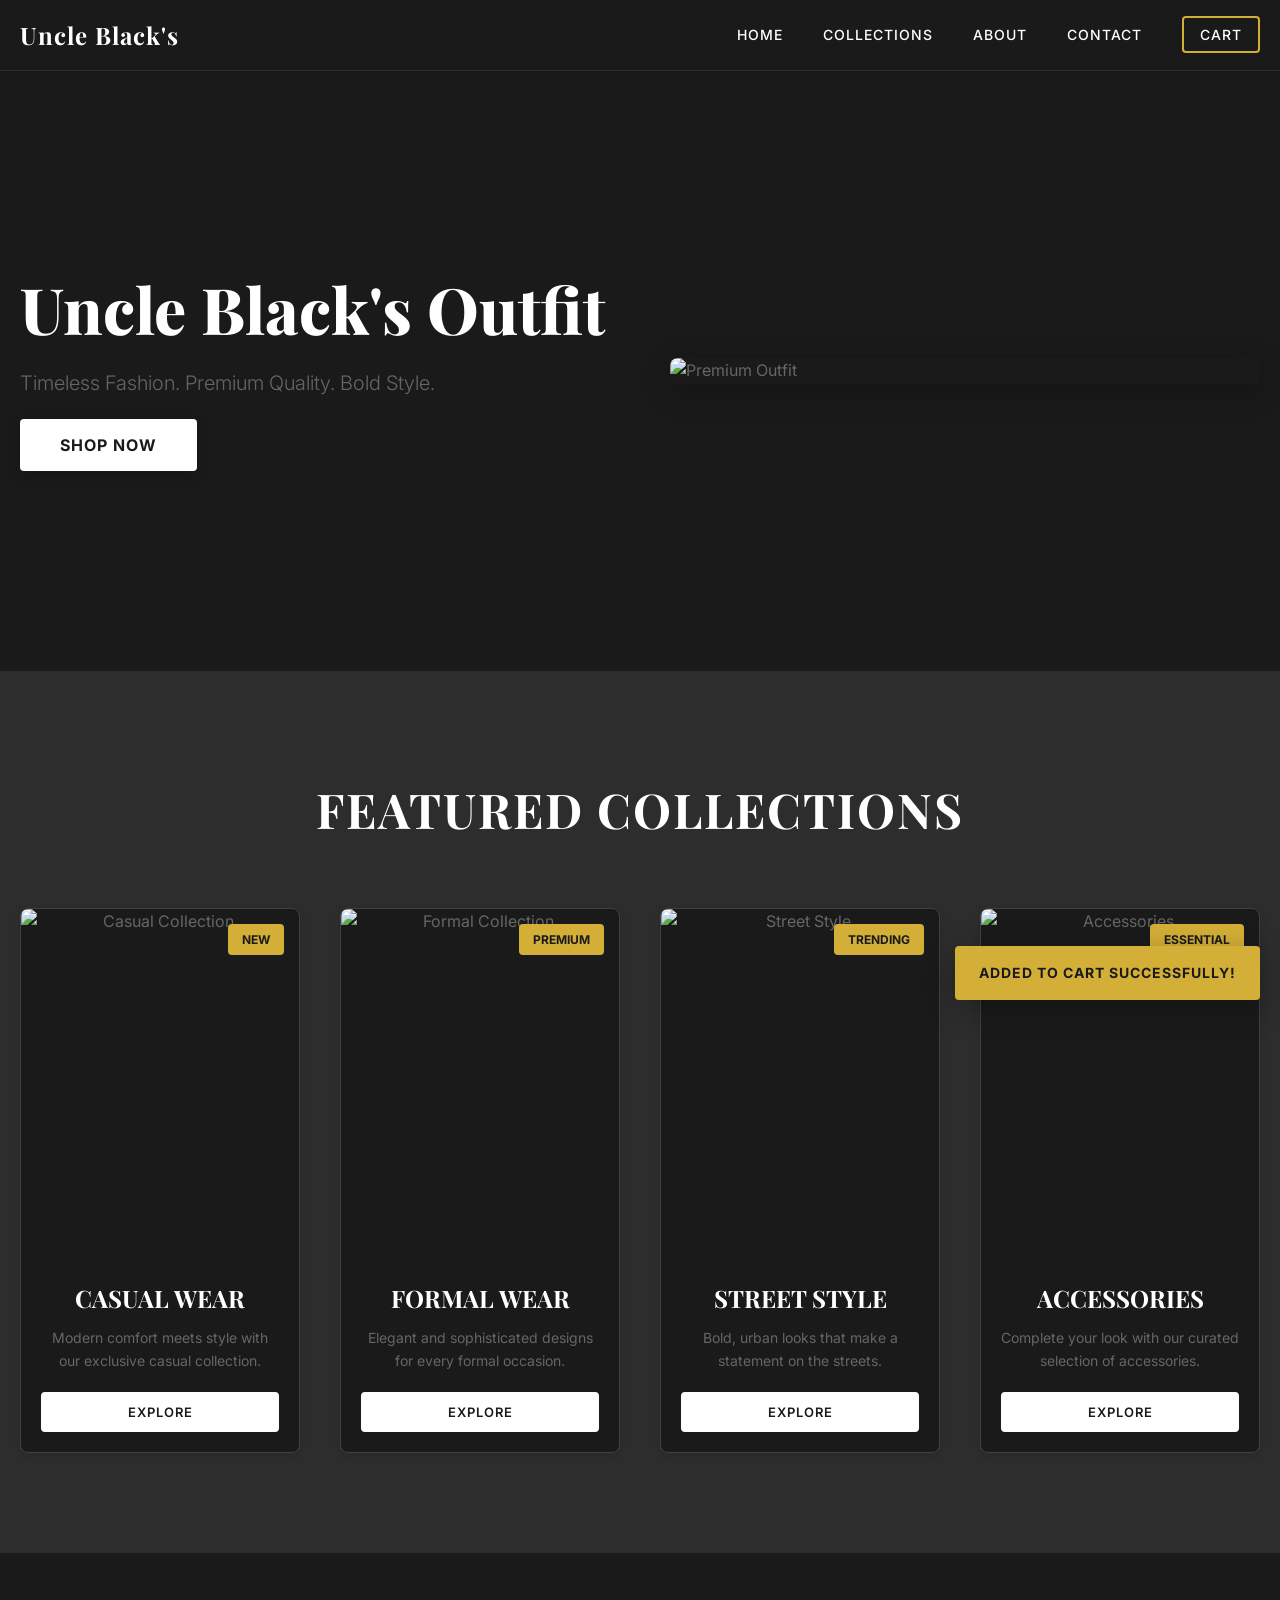
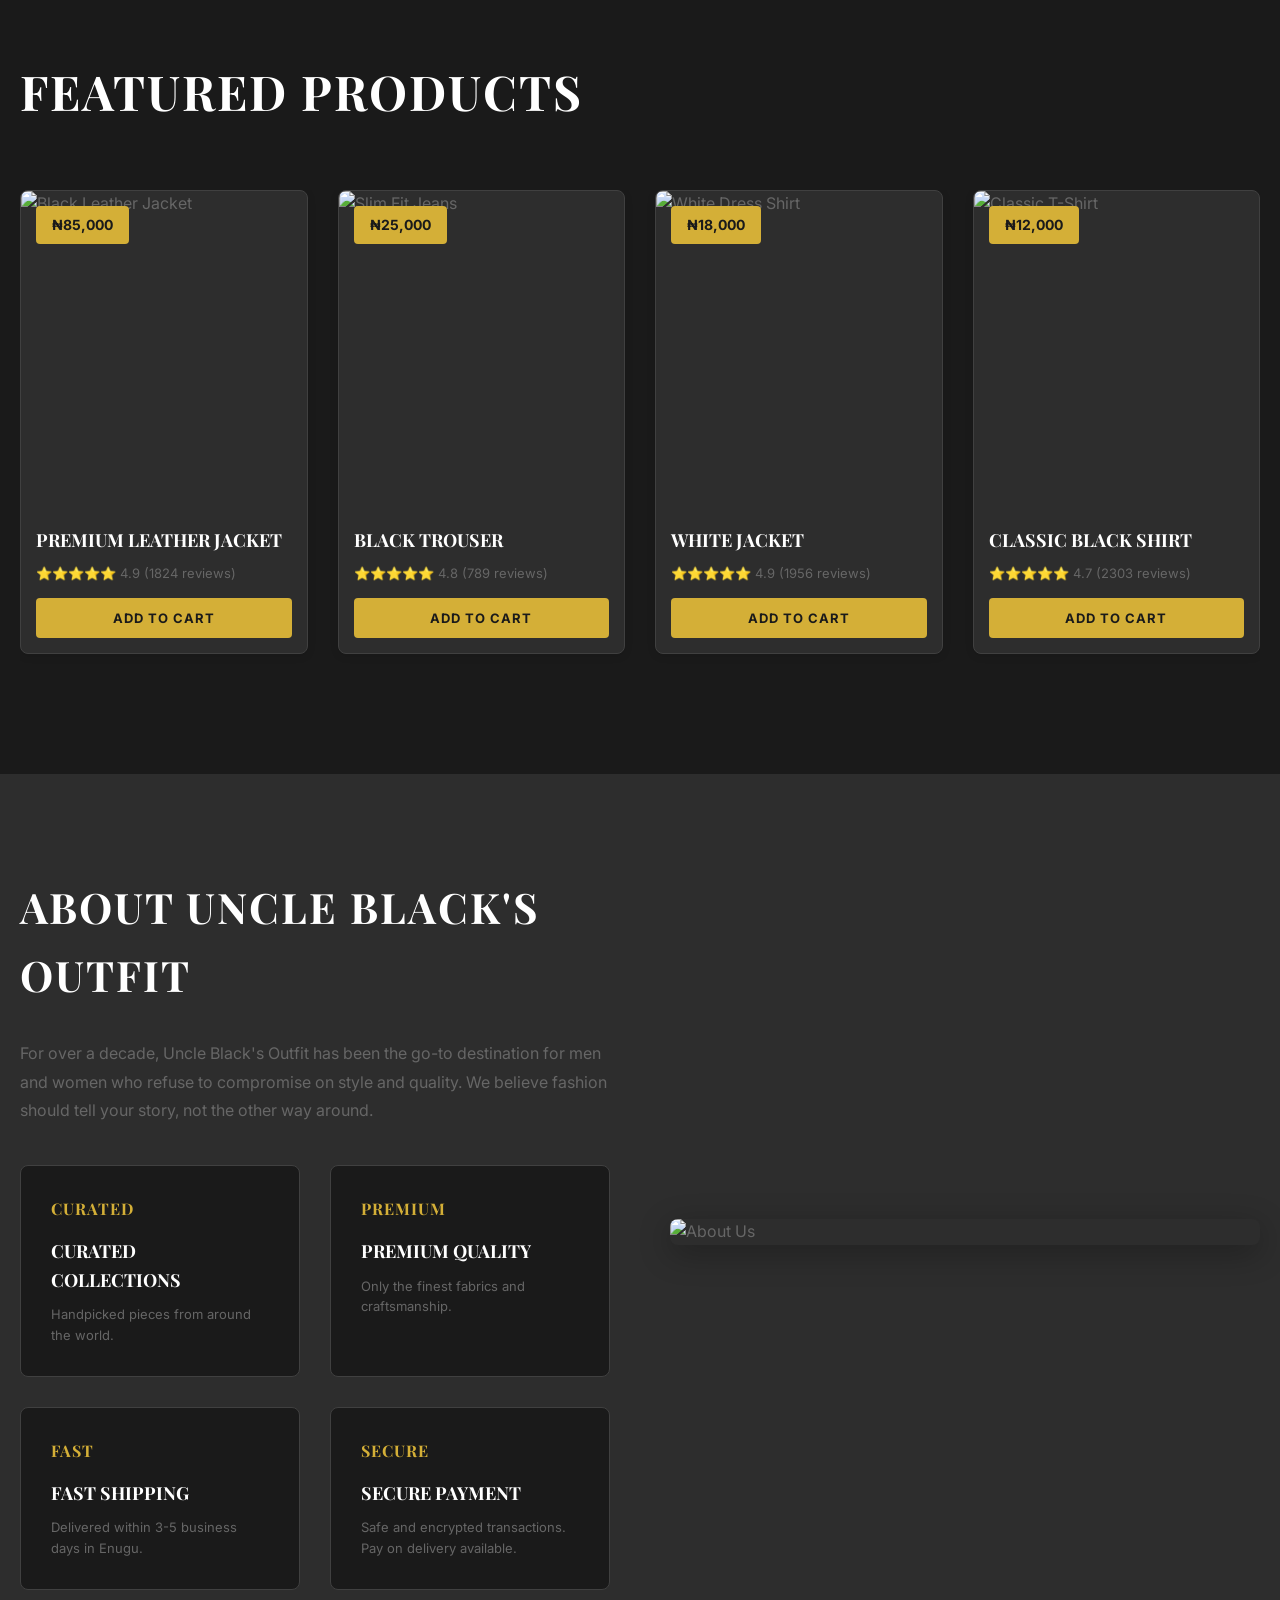
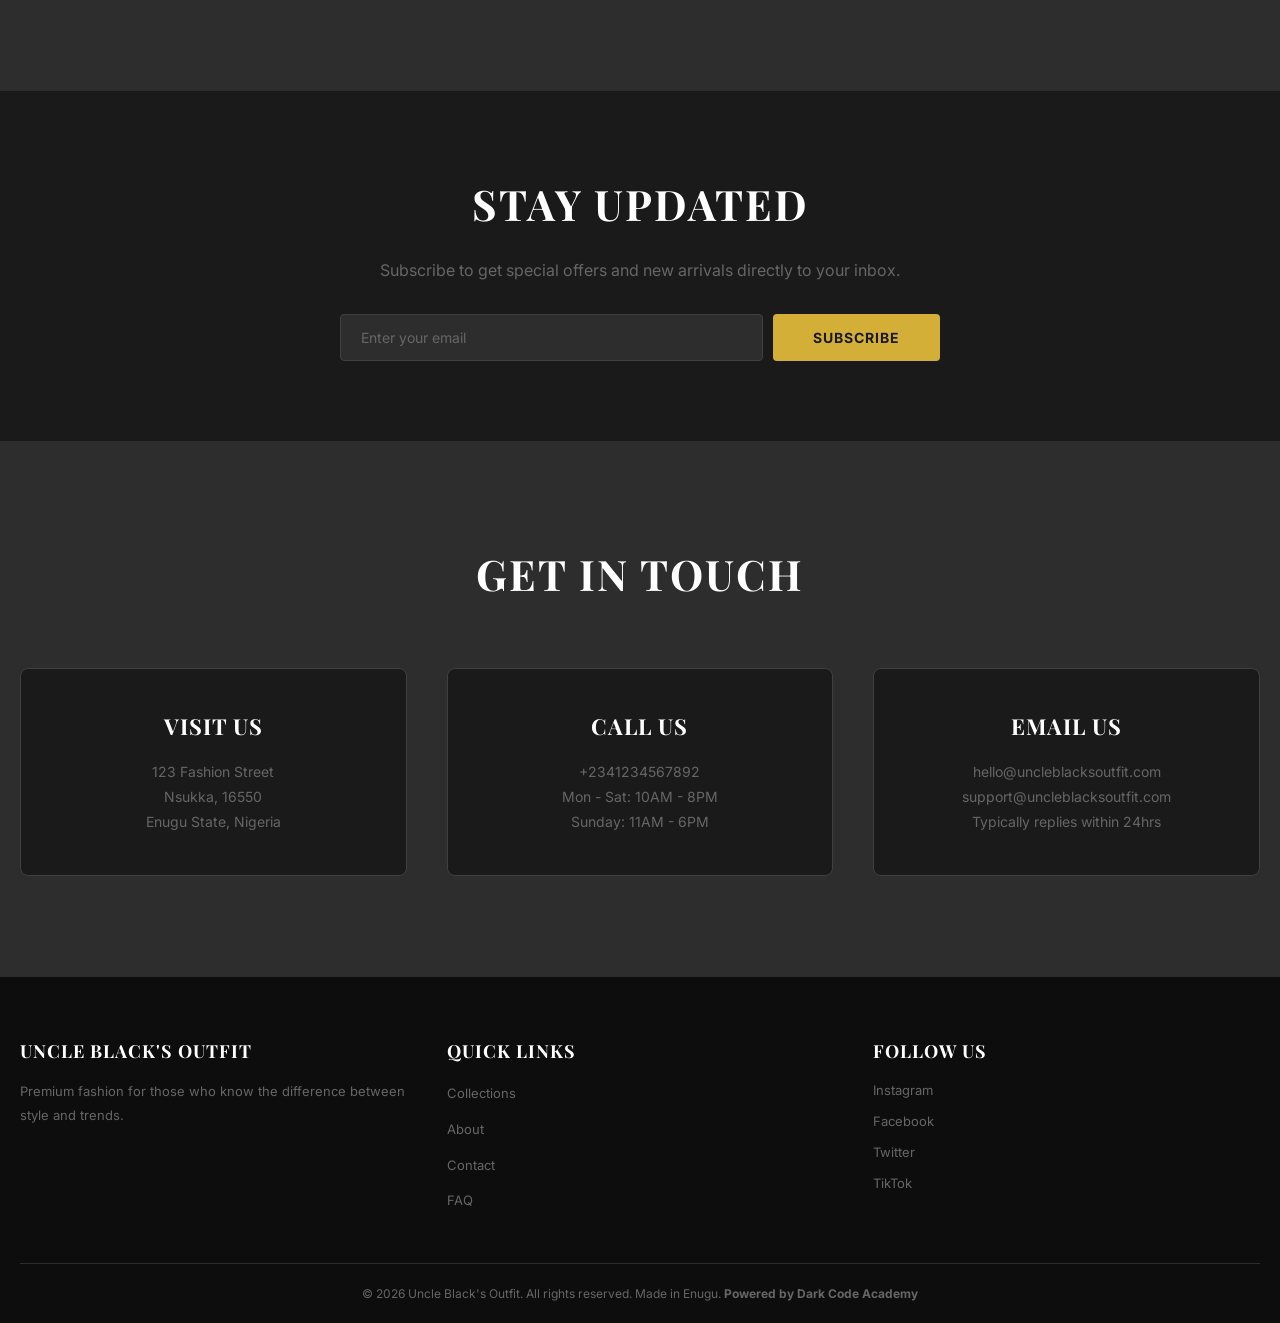
==== index.html @ ef1c9455 "Add files via upload" ====
<!DOCTYPE html>
<html lang="en">
<head>
  <meta charset="UTF-8">
  <meta name="viewport" content="width=device-width, initial-scale=1.0">
  
  <!-- SEO -->
  <title>Uncle Black's Outfit | Premium Fashion & Style in Enugu</title>
  <meta name="description" content="Uncle Black's Outfit in Enugu. Shop premium men's & women's fashion: Casual, Formal, Streetwear & Accessories. Timeless style, quality fabrics, fast delivery in Enugu State.">
  <meta name="keywords" content="Uncle Black's Outfit Enugu, Fashion store Enugu, Men's wear Enugu, Women's clothing Enugu, Casual wear Enugu, Formal wear Enugu, Street style Nigeria">
  <meta name="author" content="Uncle Black's Outfit">
  <meta name="theme-color" content="#000">

  <!-- Favicon - Your Uploaded Icon -->
  <link rel="icon" type="image/png" href="https://i.postimg.cc/HLzDdCgj/1000402193-removebg-preview.png">
  <link rel="apple-touch-icon" href="https://i.postimg.cc/HLzDdCgj/1000402193-removebg-preview.png">

  <!-- Open Graph / Social Sharing -->
  <meta property="og:title" content="Uncle Black's Outfit | Premium Fashion in Enugu">
  <meta property="og:description" content="Timeless Fashion. Premium Quality. Bold Style. Shop the latest collections in Enugu.">
  <meta property="og:image" content="https://i.postimg.cc/HLzDdCgj/1000402193-removebg-preview.png">
  <meta property="og:url" content="https://uncleblacksoutfit.com">
  <meta property="og:type" content="website">
  <meta property="og:locality" content="Enugu">
  <meta property="og:region" content="Enugu State">
  <meta property="og:country-name" content="Nigeria">

  <!-- Fonts -->
  <link href="https://fonts.googleapis.com/css2?family=Playfair+Display:wght@600;700;800&family=Inter:wght@300;400;500;600;700&display=swap" rel="stylesheet">
  
  <!-- CSS -->
  <link rel="stylesheet" href="style.css">

  <!-- Schema for Google - Clothing Store in Enugu -->
  <script type="application/ld+json">
  {
    "@context": "https://schema.org",
    "@type": "ClothingStore",
    "name": "Uncle Black's Outfit",
    "image": "https://i.postimg.cc/HLzDdCgj/1000402193-removebg-preview.png",
    "description": "Premium fashion store offering casual, formal, streetwear and accessories in Enugu.",
    "address": {
      "@type": "PostalAddress",
      "streetAddress": "123 Fashion Street",
      "addressLocality": "Enugu",
      "addressRegion": "Enugu State",
      "postalCode": "16550",
      "addressCountry": "NG"
    },
    "telephone": "+2341234567892",
    "url": "https://uncleblacksoutfit.com",
    "openingHours": "Mo-Sa 10:00-20:00, Su 11:00-18:00"
  }
  </script>
</head>
<body>
  <!-- Navigation -->
  <nav class="navbar">
    <div class="nav-container">
      <div class="logo">Uncle Black's</div>
      <ul class="nav-menu">
        <li><a href="#home" class="nav-link">Home</a></li>
        <li><a href="#collections" class="nav-link">Collections</a></li>
        <li><a href="#about" class="nav-link">About</a></li>
        <li><a href="#contact" class="nav-link">Contact</a></li>
        <li><a href="#cart" class="nav-link cart-link">Cart</a></li>
      </ul>
    </div>
  </nav>

  <!-- Hero Section -->
  <section id="home" class="hero">
    <div class="hero-content">
      <h1>Uncle Black's Outfit</h1>
      <p>Timeless Fashion. Premium Quality. Bold Style.</p>
      <button class="cta-btn"><a href="https://wa.link/s13wp0" target="_blank">Shop Now</a></button>
    </div>
    <div class="hero-image">
      <img src="https://i.postimg.cc/43PksTg3/92e4b410bafebbe6edb86b616db6c420-webp.webp" alt="Premium Outfit">
    </div>
  </section>

  <!-- Featured Collections -->
  <section id="collections" class="collections">
    <h2>Featured Collections</h2>
    <div class="collection-grid">
      
      <div class="collection-card">
        <div class="collection-image">
          <img src="https://i.postimg.cc/k45r5hJM/4ee9fce14452fcd93f1ce23d770f76c7.jpg" alt="Casual Collection">
          <span class="collection-tag">New</span>
        </div>
        <h3>Casual Wear</h3>
        <p>Modern comfort meets style with our exclusive casual collection.</p>
        <button class="shop-btn">Explore</button>
      </div>

      <div class="collection-card">
        <div class="collection-image">
          <img src="https://i.postimg.cc/50tctk4f/d51431004543beb348d0f6d4255b798d.jpg" alt="Formal Collection">
          <span class="collection-tag">Premium</span>
        </div>
        <h3>Formal Wear</h3>
        <p>Elegant and sophisticated designs for every formal occasion.</p>
        <button class="shop-btn">Explore</button>
      </div>

      <div class="collection-card">
        <div class="collection-image">
          <img src="https://i.postimg.cc/QtMLMn88/a38a57d5ec46af308e2e5695a568e991.jpg" alt="Street Style">
          <span class="collection-tag">Trending</span>
        </div>
        <h3>Street Style</h3>
        <p>Bold, urban looks that make a statement on the streets.</p>
        <button class="shop-btn">Explore</button>
      </div>

      <div class="collection-card">
        <div class="collection-image">
          <img src="https://i.postimg.cc/85C8CnpN/3620966f9bc95103ab07931ed35fa12d.jpg" alt="Accessories">
          <span class="collection-tag">Essential</span>
        </div>
        <h3>Accessories</h3>
        <p>Complete your look with our curated selection of accessories.</p>
        <button class="shop-btn">Explore</button>
      </div>

    </div>
  </section>

  <!-- Featured Products Slider -->
  <section class="featured-products">
    <h2>Featured Products</h2>
    <div class="products-slider">
      <div class="product-card">
        <div class="product-image">
          <img src="https://i.postimg.cc/nzL8LwFx/98b90463a6d59f2e8b67408cce57fc69.jpg" alt="Black Leather Jacket">
          <span class="price">₦85,000</span>
        </div>
        <h3>Premium Leather Jacket</h3>
        <p class="rating">⭐⭐⭐⭐⭐ 4.9 (1824 reviews)</p>
        <button class="add-cart-btn">Add to Cart</button>
      </div>

      <div class="product-card">
        <div class="product-image">
          <img src="https://i.postimg.cc/R0d54zBN/9c0c55ed6f7ffd21e684f4137a344661-webp.webp" alt="Slim Fit Jeans">
          <span class="price">₦25,000</span>
        </div>
        <h3>Black Trouser</h3>
        <p class="rating">⭐⭐⭐⭐⭐ 4.8 (789 reviews)</p>
        <button class="add-cart-btn">Add to Cart</button>
      </div>

      <div class="product-card">
        <div class="product-image">
          <img src="https://i.postimg.cc/R0d54zBF/5234f25fa78fc103e303f3f9d93dfeee-webp.webp" alt="White Dress Shirt">
          <span class="price">₦18,000</span>
        </div>
        <h3>White Jacket</h3>
        <p class="rating">⭐⭐⭐⭐⭐ 4.9 (1956 reviews)</p>
        <button class="add-cart-btn">Add to Cart</button>
      </div>

      <div class="product-card">
        <div class="product-image">
          <img src="https://i.postimg.cc/JhxVMWL0/a9983d292c880b8deb84376d61593319-webp.webp" alt="Classic T-Shirt">
          <span class="price">₦12,000</span>
        </div>
        <h3>Classic Black Shirt</h3>
        <p class="rating">⭐⭐⭐⭐⭐ 4.7 (2303 reviews)</p>
        <button class="add-cart-btn">Add to Cart</button>
      </div>
    </div>
  </section>

  <!-- About Section -->
  <section id="about" class="about">
    <div class="about-content">
      <h2>About Uncle Black's Outfit</h2>
      <p>For over a decade, Uncle Black's Outfit has been the go-to destination for men and women who refuse to compromise on style and quality. We believe fashion should tell your story, not the other way around.</p>
      
      <div class="about-features">
        <div class="feature">
          <div class="feature-icon">CURATED</div>
          <h3>Curated Collections</h3>
          <p>Handpicked pieces from around the world.</p>
        </div>
        <div class="feature">
          <div class="feature-icon">PREMIUM</div>
          <h3>Premium Quality</h3>
          <p>Only the finest fabrics and craftsmanship.</p>
        </div>
        <div class="feature">
          <div class="feature-icon">FAST</div>
          <h3>Fast Shipping</h3>
          <p>Delivered within 3-5 business days in Enugu.</p>
        </div>
        <div class="feature">
          <div class="feature-icon">SECURE</div>
          <h3>Secure Payment</h3>
          <p>Safe and encrypted transactions. Pay on delivery available.</p>
        </div>
      </div>
    </div>
    <div class="about-image">
      <img src="https://i.postimg.cc/J4SPDYqj/71581b68b199a7f19eb196c1c44abbb8.jpg" alt="About Us">
    </div>
  </section>

  <!-- Newsletter -->
  <section class="newsletter">
    <h2>Stay Updated</h2>
    <p>Subscribe to get special offers and new arrivals directly to your inbox.</p>
    <form class="newsletter-form">
      <input type="email" placeholder="Enter your email" required>
      <button type="submit">Subscribe</button>
    </form>
  </section>

  <!-- Contact Section -->
  <section id="contact" class="contact">
    <h2>Get In Touch</h2>
    <div class="contact-grid">
      <div class="contact-box">
        <h3>Visit Us</h3>
        <p>123 Fashion Street<br>Nsukka, 16550<br>Enugu State, Nigeria</p>
      </div>
      <div class="contact-box">
        <h3>Call Us</h3>
        <p>+2341234567892<br>Mon - Sat: 10AM - 8PM<br>Sunday: 11AM - 6PM</p>
      </div>
      <div class="contact-box">
        <h3>Email Us</h3>
        <p>hello@uncleblacksoutfit.com<br>support@uncleblacksoutfit.com<br>Typically replies within 24hrs</p>
      </div>
    </div>
  </section>

  <!-- Footer -->
  <footer class="footer">
    <div class="footer-content">
      <div class="footer-section">
        <h4>Uncle Black's Outfit</h4>
        <p>Premium fashion for those who know the difference between style and trends.</p>
      </div>
      <div class="footer-section">
        <h4>Quick Links</h4>
        <ul>
          <li><a href="#collections">Collections</a></li>
          <li><a href="#about">About</a></li>
          <li><a href="#contact">Contact</a></li>
          <li><a href="#">FAQ</a></li>
        </ul>
      </div>
      <div class="footer-section">
        <h4>Follow Us</h4>
        <div class="social-links">
          <a href="#">Instagram</a>
          <a href="#">Facebook</a>
          <a href="#">Twitter</a>
          <a href="#">TikTok</a>
        </div>
      </div>
    </div>
    <div class="footer-bottom">
      <p>&copy; 2026 Uncle Black's Outfit. All rights reserved. Made in Enugu.<strong> <a href="https://wa.link/s13wp0" target="_blank">Powered by Dark Code Academy</a></strong></p>
    </div>
  </footer>

  <!-- Mobile Cart Notification -->
  <div class="cart-notification" id="cartNotif">
    Added to cart successfully!
  </div>

  <script src="script.js"></script>
</body>
</html>
---- style.css ----
/* ===== VARIABLES & GLOBAL STYLES ===== */
:root {
  --primary-black: #1a1a1a;
  --secondary-black: #2d2d2d;
  --tertiary-black: #404040;
  --white: #ffffff;
  --light-gray: #f5f5f5;
  --dark-gray: #666666;
  --accent-gold: #d4af37;
  --accent-white: #e8e8e8;
  
  --font-primary: 'Playfair Display', serif;
  --font-secondary: 'Inter', sans-serif;
  
  --transition: all 0.3s ease;
  --shadow-sm: 0 2px 8px rgba(0, 0, 0, 0.1);
  --shadow-md: 0 4px 16px rgba(0, 0, 0, 0.2);
  --shadow-lg: 0 8px 32px rgba(0, 0, 0, 0.3);
}

* {
  margin: 0;
  padding: 0;
  box-sizing: border-box;
  scroll-behavior: smooth;
  -webkit-tap-highlight-color: transparent;
  -webkit-touch-callout: none;
}

html {
  scroll-behavior: smooth;
}

body {
  font-family: var(--font-secondary);
  background-color: var(--primary-black);
  color: var(--dark-gray);
  line-height: 1.6;
  overflow-x: hidden;
}

img {
  display: block;
  max-width: 100%;
  height: auto;
}

button {
  cursor: pointer;
  font-family: var(--font-secondary);
  border: none;
  transition: var(--transition);
}

a {
  text-decoration: none;
  color: inherit;
  transition: var(--transition);
}

/* ===== NAVIGATION ===== */
.navbar {
  background-color: var(--primary-black);
  border-bottom: 1px solid var(--secondary-black);
  position: sticky;
  top: 0;
  z-index: 1000;
  box-shadow: var(--shadow-sm);
}

.nav-container {
  max-width: 1400px;
  margin: 0 auto;
  padding: 0 20px;
  display: flex;
  justify-content: space-between;
  align-items: center;
  height: 70px;
}

.logo {
  font-family: var(--font-primary);
  font-size: 24px;
  font-weight: 700;
  color: var(--white);
  letter-spacing: 1px;
}

.nav-menu {
  display: flex;
  list-style: none;
  gap: 40px;
  align-items: center;
}

.nav-link {
  color: var(--white);
  font-size: 14px;
  font-weight: 500;
  text-transform: uppercase;
  letter-spacing: 1px;
  position: relative;
}

.nav-link::after {
  content: '';
  position: absolute;
  bottom: -5px;
  left: 0;
  width: 0;
  height: 2px;
  background-color: var(--accent-gold);
  transition: width 0.3s ease;
}

.nav-link:hover::after {
  width: 100%;
}

.cart-link {
  border: 2px solid var(--accent-gold);
  padding: 8px 16px;
  border-radius: 4px;
}

.cart-link:hover {
  background-color: var(--accent-gold);
  color: var(--primary-black);
}

.hamburger {
  display: none;
  flex-direction: column;
  cursor: pointer;
}

.hamburger span {
  width: 25px;
  height: 3px;
  background-color: var(--white);
  margin: 5px 0;
  transition: var(--transition);
}

/* ===== HERO SECTION ===== */
.hero {
  display: grid;
  grid-template-columns: 1fr 1fr;
  gap: 60px;
  align-items: center;
  padding: 100px 20px;
  max-width: 1400px;
  margin: 0 auto;
  min-height: 600px;
}

.hero-content {
  display: flex;
  flex-direction: column;
  gap: 20px;
}

.hero-content h1 {
  font-family: var(--font-primary);
  font-size: 64px;
  font-weight: 800;
  color: var(--white);
  line-height: 1.2;
}

.hero-content p {
  font-size: 20px;
  color: var(--dark-gray);
  font-weight: 300;
}

.cta-btn {
  background-color: var(--white);
  color: var(--primary-black);
  padding: 16px 40px;
  font-size: 16px;
  font-weight: 700;
  text-transform: uppercase;
  letter-spacing: 1px;
  width: fit-content;
  border-radius: 4px;
  box-shadow: var(--shadow-md);
}

.cta-btn:hover {
  background-color: var(--accent-gold);
  color: var(--primary-black);
  transform: translateY(-3px);
  box-shadow: var(--shadow-lg);
}

.hero-image {
  display: flex;
  justify-content: center;
  align-items: center;
}

.hero-image img {
  width: 100%;
  height: auto;
  border-radius: 8px;
  box-shadow: var(--shadow-lg);
  object-fit: cover;
  max-height: 600px;
}

/* ===== COLLECTIONS SECTION ===== */
.collections {
  padding: 100px 20px;
  background-color: var(--secondary-black);
  text-align: center;
}

.collections h2,
.featured-products h2,
.about h2,
.newsletter h2,
.contact h2 {
  font-family: var(--font-primary);
  font-size: 48px;
  font-weight: 700;
  color: var(--white);
  margin-bottom: 60px;
  text-transform: uppercase;
  letter-spacing: 2px;
}

.collection-grid {
  display: grid;
  grid-template-columns: repeat(auto-fit, minmax(280px, 1fr));
  gap: 40px;
  max-width: 1400px;
  margin: 0 auto;
}

.collection-card {
  background-color: var(--primary-black);
  border: 1px solid var(--tertiary-black);
  border-radius: 8px;
  overflow: hidden;
  transition: var(--transition);
  box-shadow: var(--shadow-sm);
}

.collection-card:hover {
  border-color: var(--accent-gold);
  box-shadow: var(--shadow-lg);
  transform: translateY(-5px);
}

.collection-image {
  position: relative;
  width: 100%;
  height: 350px;
  overflow: hidden;
}

.collection-image img {
  width: 100%;
  height: 100%;
  object-fit: cover;
  transition: var(--transition);
}

.collection-card:hover .collection-image img {
  transform: scale(1.08);
}

.collection-tag {
  position: absolute;
  top: 15px;
  right: 15px;
  background-color: var(--accent-gold);
  color: var(--primary-black);
  padding: 6px 14px;
  font-size: 12px;
  font-weight: 700;
  text-transform: uppercase;
  border-radius: 4px;
}

.collection-card h3 {
  font-family: var(--font-primary);
  font-size: 24px;
  color: var(--white);
  padding: 20px 20px 10px;
  text-transform: uppercase;
}

.collection-card p {
  color: var(--dark-gray);
  padding: 0 20px 20px;
  font-size: 14px;
}

.shop-btn {
  background-color: var(--white);
  color: var(--primary-black);
  padding: 12px 30px;
  margin: 0 20px 20px;
  font-weight: 600;
  text-transform: uppercase;
  letter-spacing: 1px;
  border-radius: 4px;
  font-size: 13px;
  width: calc(100% - 40px);
}

.shop-btn:hover {
  background-color: var(--accent-gold);
  color: var(--primary-black);
}

/* ===== FEATURED PRODUCTS ===== */
.featured-products {
  padding: 100px 20px;
  background-color: var(--primary-black);
}

.products-slider {
  display: grid;
  grid-template-columns: repeat(auto-fit, minmax(250px, 1fr));
  gap: 30px;
  max-width: 1400px;
  margin: 0 auto;
  overflow-x: auto;
  padding-bottom: 20px;
}

.product-card {
  background-color: var(--secondary-black);
  border: 1px solid var(--tertiary-black);
  border-radius: 8px;
  overflow: hidden;
  transition: var(--transition);
  box-shadow: var(--shadow-sm);
}

.product-card:hover {
  border-color: var(--accent-gold);
  box-shadow: var(--shadow-lg);
  transform: translateY(-8px);
}

.product-image {
  position: relative;
  width: 100%;
  height: 320px;
  overflow: hidden;
}

.product-image img {
  width: 100%;
  height: 100%;
  object-fit: cover;
  transition: var(--transition);
}

.product-card:hover .product-image img {
  transform: scale(1.1);
}

.price {
  position: absolute;
  top: 15px;
  left: 15px;
  background-color: var(--accent-gold);
  color: var(--primary-black);
  padding: 8px 16px;
  font-size: 14px;
  font-weight: 700;
  border-radius: 4px;
}

.product-card h3 {
  font-family: var(--font-primary);
  font-size: 18px;
  color: var(--white);
  padding: 15px 15px 8px;
  text-transform: uppercase;
}

.rating {
  color: var(--dark-gray);
  padding: 0 15px 15px;
  font-size: 13px;
}

.add-cart-btn {
  background-color: var(--accent-gold);
  color: var(--primary-black);
  padding: 12px;
  margin: 0 15px 15px;
  font-weight: 700;
  text-transform: uppercase;
  letter-spacing: 1px;
  border-radius: 4px;
  font-size: 13px;
  width: calc(100% - 30px);
}

.add-cart-btn:hover {
  background-color: var(--white);
  transform: translateY(-2px);
  box-shadow: var(--shadow-md);
}

/* ===== ABOUT SECTION ===== */
.about {
  display: grid;
  grid-template-columns: 1fr 1fr;
  gap: 60px;
  align-items: center;
  padding: 100px 20px;
  background-color: var(--secondary-black);
  max-width: 1400px;
  margin: 0 auto;
}

.about-content h2 {
  margin-bottom: 30px;
  text-align: left;
  font-size: 42px;
}

.about-content > p {
  color: var(--dark-gray);
  font-size: 16px;
  line-height: 1.8;
  margin-bottom: 40px;
}

.about-features {
  display: grid;
  grid-template-columns: 1fr 1fr;
  gap: 30px;
}

.feature {
  background-color: var(--primary-black);
  padding: 30px;
  border-radius: 8px;
  border: 1px solid var(--tertiary-black);
  transition: var(--transition);
}

.feature:hover {
  border-color: var(--accent-gold);
  box-shadow: var(--shadow-lg);
}

.feature-icon {
  font-family: var(--font-primary);
  font-size: 16px;
  font-weight: 700;
  color: var(--accent-gold);
  margin-bottom: 15px;
  text-transform: uppercase;
  letter-spacing: 1px;
}

.feature h3 {
  font-family: var(--font-primary);
  font-size: 18px;
  color: var(--white);
  margin-bottom: 10px;
  text-transform: uppercase;
}

.feature p {
  color: var(--dark-gray);
  font-size: 13px;
}

.about-image img {
  width: 100%;
  height: auto;
  border-radius: 8px;
  box-shadow: var(--shadow-lg);
}

/* ===== NEWSLETTER SECTION ===== */
.newsletter {
  background-color: var(--primary-black);
  padding: 80px 20px;
  text-align: center;
  border-top: 1px solid var(--secondary-black);
}

.newsletter h2 {
  margin-bottom: 20px;
  font-size: 42px;
}

.newsletter > p {
  color: var(--dark-gray);
  font-size: 16px;
  margin-bottom: 30px;
  max-width: 600px;
  margin-left: auto;
  margin-right: auto;
}

.newsletter-form {
  display: flex;
  justify-content: center;
  gap: 10px;
  flex-wrap: wrap;
  max-width: 600px;
  margin: 0 auto;
}

.newsletter-form input {
  flex: 1;
  min-width: 250px;
  padding: 14px 20px;
  background-color: var(--secondary-black);
  border: 1px solid var(--tertiary-black);
  color: var(--white);
  border-radius: 4px;
  font-size: 14px;
  font-family: var(--font-secondary);
}

.newsletter-form input::placeholder {
  color: var(--dark-gray);
}

.newsletter-form input:focus {
  outline: none;
  border-color: var(--accent-gold);
  background-color: var(--primary-black);
}

.newsletter-form button {
  background-color: var(--accent-gold);
  color: var(--primary-black);
  padding: 14px 40px;
  font-weight: 700;
  text-transform: uppercase;
  letter-spacing: 1px;
  border-radius: 4px;
  font-size: 14px;
  min-width: 150px;
}

.newsletter-form button:hover {
  background-color: var(--white);
  transform: translateY(-2px);
  box-shadow: var(--shadow-md);
}

/* ===== CONTACT SECTION ===== */
.contact {
  background-color: var(--secondary-black);
  padding: 100px 20px;
  text-align: center;
}

.contact h2 {
  margin-bottom: 60px;
  font-size: 42px;
}

.contact-grid {
  display: grid;
  grid-template-columns: repeat(auto-fit, minmax(300px, 1fr));
  gap: 40px;
  max-width: 1400px;
  margin: 0 auto;
}

.contact-box {
  background-color: var(--primary-black);
  padding: 40px;
  border-radius: 8px;
  border: 1px solid var(--tertiary-black);
  transition: var(--transition);
  text-align: center;
}

.contact-box:hover {
  border-color: var(--accent-gold);
  box-shadow: var(--shadow-lg);
  transform: translateY(-5px);
}

.contact-box h3 {
  font-family: var(--font-primary);
  font-size: 22px;
  color: var(--white);
  margin-bottom: 15px;
  text-transform: uppercase;
  letter-spacing: 1px;
}

.contact-box p {
  color: var(--dark-gray);
  font-size: 14px;
  line-height: 1.8;
}

/* ===== FOOTER ===== */
.footer {
  background-color: #0d0d0d;
  border-top: 1px solid var(--secondary-black);
  padding: 60px 20px 20px;
}

.footer-content {
  display: grid;
  grid-template-columns: repeat(auto-fit, minmax(280px, 1fr));
  gap: 40px;
  max-width: 1400px;
  margin: 0 auto 40px;
}

.footer-section h4 {
  font-family: var(--font-primary);
  font-size: 18px;
  color: var(--white);
  margin-bottom: 15px;
  text-transform: uppercase;
  letter-spacing: 1px;
}

.footer-section p {
  color: var(--dark-gray);
  font-size: 13px;
  line-height: 1.8;
}

.footer-section ul {
  list-style: none;
}

.footer-section ul li {
  margin-bottom: 10px;
}

.footer-section a {
  color: var(--dark-gray);
  font-size: 13px;
  transition: var(--transition);
}

.footer-section a:hover {
  color: var(--accent-gold);
}

.social-links {
  display: flex;
  flex-direction: column;
  gap: 10px;
}

.footer-bottom {
  text-align: center;
  border-top: 1px solid var(--secondary-black);
  padding-top: 20px;
  color: var(--dark-gray);
  font-size: 12px;
}

/* ===== CART NOTIFICATION ===== */
.cart-notification {
  position: fixed;
  bottom: -100px;
  right: 20px;
  background-color: var(--accent-gold);
  color: var(--primary-black);
  padding: 16px 24px;
  border-radius: 4px;
  font-weight: 700;
  box-shadow: var(--shadow-lg);
  transition: bottom 0.4s ease;
  z-index: 999;
  font-size: 14px;
  text-transform: uppercase;
  letter-spacing: 1px;
}

.cart-notification.show {
  bottom: 30px;
}

/* ===== RESPONSIVE DESIGN ===== */
@media (max-width: 768px) {
  .hamburger {
    display: flex;
  }

  .nav-menu {
    display: none;
  }

  .hero {
    grid-template-columns: 1fr;
    gap: 30px;
    padding: 60px 20px;
    min-height: auto;
  }

  .hero-content h1 {
    font-size: 42px;
  }

  .hero-content p {
    font-size: 16px;
  }

  .cta-btn {
    padding: 14px 30px;
    font-size: 14px;
  }

  .collections h2,
  .featured-products h2,
  .about h2,
  .newsletter h2,
  .contact h2 {
    font-size: 36px;
    margin-bottom: 40px;
  }

  .collection-grid,
  .products-slider {
    grid-template-columns: 1fr;
    gap: 20px;
  }

  .about {
    grid-template-columns: 1fr;
    gap: 40px;
    padding: 60px 20px;
  }

  .about-content h2 {
    font-size: 32px;
    text-align: center;
  }

  .about-content > p {
    text-align: center;
  }

  .about-features {
    grid-template-columns: 1fr;
  }

  .contact-grid {
    grid-template-columns: 1fr;
    gap: 20px;
  }

  .newsletter-form {
    flex-direction: column;
  }

  .newsletter-form input,
  .newsletter-form button {
    width: 100%;
  }

  .footer-content {
    grid-template-columns: 1fr;
    gap: 30px;
  }
}

@media (max-width: 480px) {
  .nav-container {
    padding: 0 15px;
  }

  .logo {
    font-size: 20px;
  }

  .hero {
    padding: 40px 15px;
  }

  .hero-content h1 {
    font-size: 32px;
  }

  .hero-content p {
    font-size: 14px;
  }

  .collections,
  .featured-products,
  .about,
  .newsletter,
  .contact,
  .footer {
    padding: 40px 15px;
  }

  .collections h2,
  .featured-products h2,
  .about h2,
  .newsletter h2,
  .contact h2 {
    font-size: 28px;
    margin-bottom: 30px;
  }

  .collection-card,
  .product-card,
  .feature,
  .contact-box {
    border-radius: 4px;
  }

  .about-features {
    grid-template-columns: 1fr;
    gap: 15px;
  }

  .feature {
    padding: 20px;
  }

  .footer-section h4 {
    font-size: 16px;
  }
}
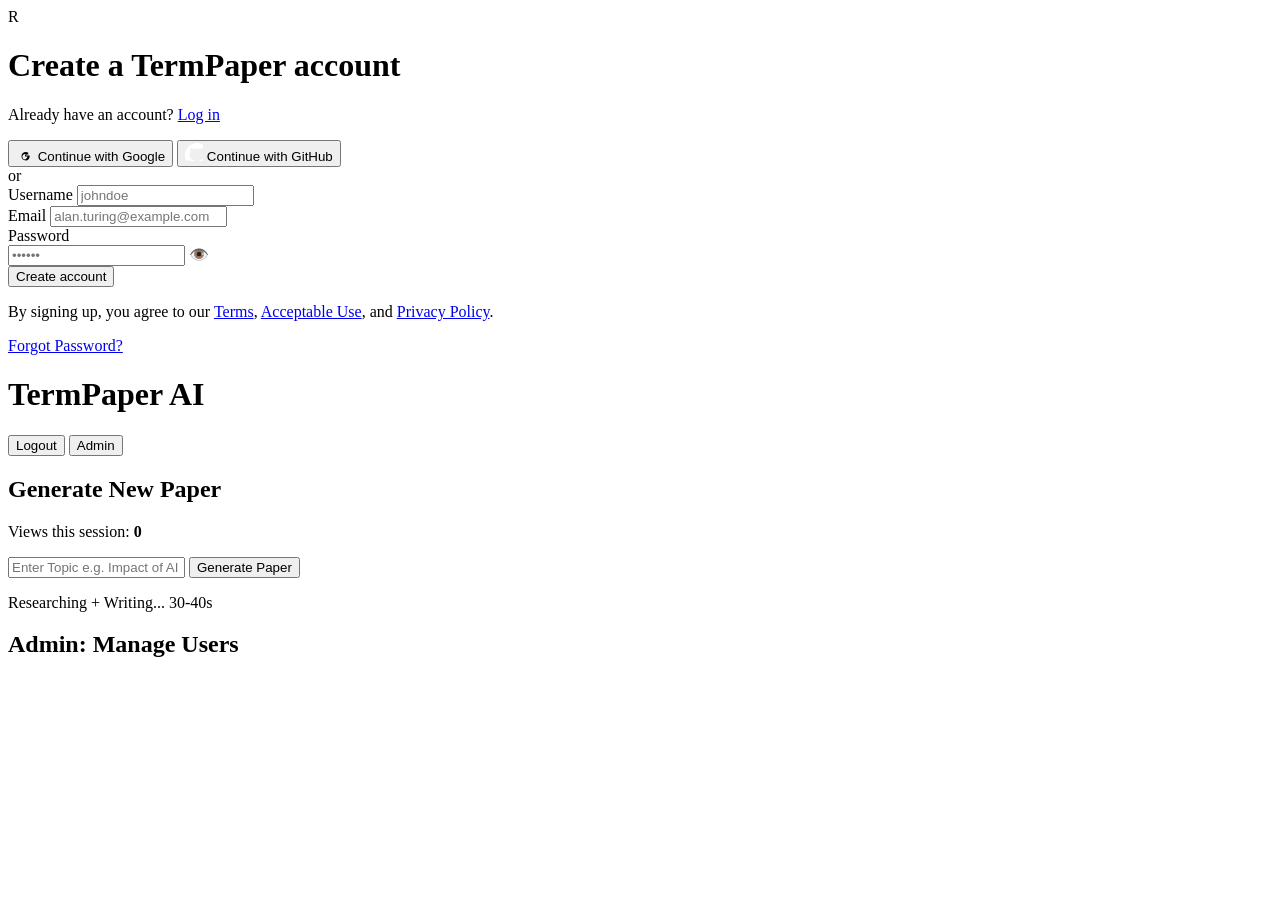
==== commit f52d719c: "Add files via upload" ====
--- a/index.html
+++ b/index.html
@@ -3,276 +3,79 @@
 <head>
   <meta charset="UTF-8">
   <meta name="viewport" content="width=device-width, initial-scale=1.0">
-  
-  <!-- SEO -->
-  <title>Uncle Black's Outfit | Premium Fashion & Style in Enugu</title>
-  <meta name="description" content="Uncle Black's Outfit in Enugu. Shop premium men's & women's fashion: Casual, Formal, Streetwear & Accessories. Timeless style, quality fabrics, fast delivery in Enugu State.">
-  <meta name="keywords" content="Uncle Black's Outfit Enugu, Fashion store Enugu, Men's wear Enugu, Women's clothing Enugu, Casual wear Enugu, Formal wear Enugu, Street style Nigeria">
-  <meta name="author" content="Uncle Black's Outfit">
-  <meta name="theme-color" content="#000">
-
-  <!-- Favicon - Your Uploaded Icon -->
-  <link rel="icon" type="image/png" href="https://i.postimg.cc/HLzDdCgj/1000402193-removebg-preview.png">
-  <link rel="apple-touch-icon" href="https://i.postimg.cc/HLzDdCgj/1000402193-removebg-preview.png">
-
-  <!-- Open Graph / Social Sharing -->
-  <meta property="og:title" content="Uncle Black's Outfit | Premium Fashion in Enugu">
-  <meta property="og:description" content="Timeless Fashion. Premium Quality. Bold Style. Shop the latest collections in Enugu.">
-  <meta property="og:image" content="https://i.postimg.cc/HLzDdCgj/1000402193-removebg-preview.png">
-  <meta property="og:url" content="https://uncleblacksoutfit.com">
-  <meta property="og:type" content="website">
-  <meta property="og:locality" content="Enugu">
-  <meta property="og:region" content="Enugu State">
-  <meta property="og:country-name" content="Nigeria">
-
-  <!-- Fonts -->
-  <link href="https://fonts.googleapis.com/css2?family=Playfair+Display:wght@600;700;800&family=Inter:wght@300;400;500;600;700&display=swap" rel="stylesheet">
-  
-  <!-- CSS -->
+  <title>TermPaper AI</title>
   <link rel="stylesheet" href="style.css">
-
-  <!-- Schema for Google - Clothing Store in Enugu -->
-  <script type="application/ld+json">
-  {
-    "@context": "https://schema.org",
-    "@type": "ClothingStore",
-    "name": "Uncle Black's Outfit",
-    "image": "https://i.postimg.cc/HLzDdCgj/1000402193-removebg-preview.png",
-    "description": "Premium fashion store offering casual, formal, streetwear and accessories in Enugu.",
-    "address": {
-      "@type": "PostalAddress",
-      "streetAddress": "123 Fashion Street",
-      "addressLocality": "Enugu",
-      "addressRegion": "Enugu State",
-      "postalCode": "16550",
-      "addressCountry": "NG"
-    },
-    "telephone": "+2341234567892",
-    "url": "https://uncleblacksoutfit.com",
-    "openingHours": "Mo-Sa 10:00-20:00, Su 11:00-18:00"
-  }
-  </script>
 </head>
 <body>
-  <!-- Navigation -->
-  <nav class="navbar">
-    <div class="nav-container">
-      <div class="logo">Uncle Black's</div>
-      <ul class="nav-menu">
-        <li><a href="#home" class="nav-link">Home</a></li>
-        <li><a href="#collections" class="nav-link">Collections</a></li>
-        <li><a href="#about" class="nav-link">About</a></li>
-        <li><a href="#contact" class="nav-link">Contact</a></li>
-        <li><a href="#cart" class="nav-link cart-link">Cart</a></li>
-      </ul>
-    </div>
-  </nav>
+  <div class="bg-gradient"></div>
 
-  <!-- Hero Section -->
-  <section id="home" class="hero">
-    <div class="hero-content">
-      <h1>Uncle Black's Outfit</h1>
-      <p>Timeless Fashion. Premium Quality. Bold Style.</p>
-      <button class="cta-btn"><a href="https://wa.link/s13wp0" target="_blank">Shop Now</a></button>
-    </div>
-    <div class="hero-image">
-      <img src="https://i.postimg.cc/43PksTg3/92e4b410bafebbe6edb86b616db6c420-webp.webp" alt="Premium Outfit">
-    </div>
-  </section>
+  <!-- AUTH SECTION -->
+  <div id="authSection" class="container">
+    <div class="logo">R</div>
+    <h1 id="authTitle">Create a TermPaper account</h1>
+    <p class="subtitle">Already have an account? <a href="#" id="toggleAuth">Log in</a></p>
 
-  <!-- Featured Collections -->
-  <section id="collections" class="collections">
-    <h2>Featured Collections</h2>
-    <div class="collection-grid">
-      
-      <div class="collection-card">
-        <div class="collection-image">
-          <img src="https://i.postimg.cc/k45r5hJM/4ee9fce14452fcd93f1ce23d770f76c7.jpg" alt="Casual Collection">
-          <span class="collection-tag">New</span>
-        </div>
-        <h3>Casual Wear</h3>
-        <p>Modern comfort meets style with our exclusive casual collection.</p>
-        <button class="shop-btn">Explore</button>
+    <button class="btn-oauth"><svg width="18" height="18"><path d="M12.24 10.285V11.4h-3.17v2.1h2.4c-.2 1.05-1.2 2.9-2.4 2.9-1.5 0-2.7-1.2-2.7-2.7s1.2-2.7 2.7-2.7c.7 0 1.3.2 1.8.5l1.5-1.5c-.7-.6-1.6-1-2.7-1-2.3 0-4.2 1.9-4.2 4.2s1.9 4.2 4.2 4.2c2.4 0 4-1.7 4-4.2 0-.3 0-.5-.1-.8h-3.9z"/></svg> Continue with Google</button>
+    <button class="btn-oauth"><svg width="18" height="18" fill="white"><path d="M12 0C5.37 0 0 5.37 0 12c0 5.31 3.435 9.795 8.205 11.385.6.105.825-.255.825-.57 0-.285-.015-1.23-.015-2.25-3.015.555-3.795-.735-4.035-1.41-.135-.345-.72-1.41-1.23-1.695-.42-.225-1.02-.78-.015-.8.945-.015 1.62.87 1.845 1.23 1.08 1.815 2.805 1.305 3.49.99.105-.78.42-1.305.765-1.605-2.67-.3-5.46-1.335-5.46-5.925 0-1.305.465-2.37 1.23-3.21-.135-.345-.54-1.52.105-3.18 0 0 1.005-.315 3.3 1.23.96-.27 1.98-.405 3-.405s2.04.135 3 .405c2.295-1.56 3.3-1.23 3.3-1.23.645 1.66.24 2.835.12 3.18.765.84 1.23 1.905 1.23 3.21 0 4.605-2.805 5.625-5.475 5.925.435.375.81 1.095.81 2.22 0 1.605-.015 2.895-.015 3.3 0 .315.225.69.825.57A12.02 12.02 0 0024 12c0-6.63-5.37-12-12-12z"/></svg> Continue with GitHub</button>
+
+    <div class="divider"><span>or</span></div>
+
+    <form id="authForm">
+      <div id="usernameField" class="form-group">
+        <label>Username</label>
+        <input type="text" id="username" placeholder="johndoe">
       </div>
-
-      <div class="collection-card">
-        <div class="collection-image">
-          <img src="https://i.postimg.cc/50tctk4f/d51431004543beb348d0f6d4255b798d.jpg" alt="Formal Collection">
-          <span class="collection-tag">Premium</span>
-        </div>
-        <h3>Formal Wear</h3>
-        <p>Elegant and sophisticated designs for every formal occasion.</p>
-        <button class="shop-btn">Explore</button>
+      <div class="form-group">
+        <label>Email</label>
+        <input type="email" id="email" placeholder="alan.turing@example.com" required>
       </div>
-
-      <div class="collection-card">
-        <div class="collection-image">
-          <img src="https://i.postimg.cc/QtMLMn88/a38a57d5ec46af308e2e5695a568e991.jpg" alt="Street Style">
-          <span class="collection-tag">Trending</span>
-        </div>
-        <h3>Street Style</h3>
-        <p>Bold, urban looks that make a statement on the streets.</p>
-        <button class="shop-btn">Explore</button>
-      </div>
-
-      <div class="collection-card">
-        <div class="collection-image">
-          <img src="https://i.postimg.cc/85C8CnpN/3620966f9bc95103ab07931ed35fa12d.jpg" alt="Accessories">
-          <span class="collection-tag">Essential</span>
-        </div>
-        <h3>Accessories</h3>
-        <p>Complete your look with our curated selection of accessories.</p>
-        <button class="shop-btn">Explore</button>
-      </div>
-
-    </div>
-  </section>
-
-  <!-- Featured Products Slider -->
-  <section class="featured-products">
-    <h2>Featured Products</h2>
-    <div class="products-slider">
-      <div class="product-card">
-        <div class="product-image">
-          <img src="https://i.postimg.cc/nzL8LwFx/98b90463a6d59f2e8b67408cce57fc69.jpg" alt="Black Leather Jacket">
-          <span class="price">₦85,000</span>
-        </div>
-        <h3>Premium Leather Jacket</h3>
-        <p class="rating">⭐⭐⭐⭐⭐ 4.9 (1824 reviews)</p>
-        <button class="add-cart-btn">Add to Cart</button>
-      </div>
-
-      <div class="product-card">
-        <div class="product-image">
-          <img src="https://i.postimg.cc/R0d54zBN/9c0c55ed6f7ffd21e684f4137a344661-webp.webp" alt="Slim Fit Jeans">
-          <span class="price">₦25,000</span>
-        </div>
-        <h3>Black Trouser</h3>
-        <p class="rating">⭐⭐⭐⭐⭐ 4.8 (789 reviews)</p>
-        <button class="add-cart-btn">Add to Cart</button>
-      </div>
-
-      <div class="product-card">
-        <div class="product-image">
-          <img src="https://i.postimg.cc/R0d54zBF/5234f25fa78fc103e303f3f9d93dfeee-webp.webp" alt="White Dress Shirt">
-          <span class="price">₦18,000</span>
-        </div>
-        <h3>White Jacket</h3>
-        <p class="rating">⭐⭐⭐⭐⭐ 4.9 (1956 reviews)</p>
-        <button class="add-cart-btn">Add to Cart</button>
-      </div>
-
-      <div class="product-card">
-        <div class="product-image">
-          <img src="https://i.postimg.cc/JhxVMWL0/a9983d292c880b8deb84376d61593319-webp.webp" alt="Classic T-Shirt">
-          <span class="price">₦12,000</span>
-        </div>
-        <h3>Classic Black Shirt</h3>
-        <p class="rating">⭐⭐⭐⭐⭐ 4.7 (2303 reviews)</p>
-        <button class="add-cart-btn">Add to Cart</button>
-      </div>
-    </div>
-  </section>
-
-  <!-- About Section -->
-  <section id="about" class="about">
-    <div class="about-content">
-      <h2>About Uncle Black's Outfit</h2>
-      <p>For over a decade, Uncle Black's Outfit has been the go-to destination for men and women who refuse to compromise on style and quality. We believe fashion should tell your story, not the other way around.</p>
-      
-      <div class="about-features">
-        <div class="feature">
-          <div class="feature-icon">CURATED</div>
-          <h3>Curated Collections</h3>
-          <p>Handpicked pieces from around the world.</p>
-        </div>
-        <div class="feature">
-          <div class="feature-icon">PREMIUM</div>
-          <h3>Premium Quality</h3>
-          <p>Only the finest fabrics and craftsmanship.</p>
-        </div>
-        <div class="feature">
-          <div class="feature-icon">FAST</div>
-          <h3>Fast Shipping</h3>
-          <p>Delivered within 3-5 business days in Enugu.</p>
-        </div>
-        <div class="feature">
-          <div class="feature-icon">SECURE</div>
-          <h3>Secure Payment</h3>
-          <p>Safe and encrypted transactions. Pay on delivery available.</p>
+      <div class="form-group">
+        <label>Password</label>
+        <div class="password-wrap">
+          <input type="password" id="password" placeholder="••••••" required>
+          <span class="eye" onclick="togglePassword()">👁️</span>
         </div>
       </div>
-    </div>
-    <div class="about-image">
-      <img src="https://i.postimg.cc/J4SPDYqj/71581b68b199a7f19eb196c1c44abbb8.jpg" alt="About Us">
-    </div>
-  </section>
-
-  <!-- Newsletter -->
-  <section class="newsletter">
-    <h2>Stay Updated</h2>
-    <p>Subscribe to get special offers and new arrivals directly to your inbox.</p>
-    <form class="newsletter-form">
-      <input type="email" placeholder="Enter your email" required>
-      <button type="submit">Subscribe</button>
+      <button type="submit" class="btn-primary" id="authBtn">Create account</button>
     </form>
-  </section>
-
-  <!-- Contact Section -->
-  <section id="contact" class="contact">
-    <h2>Get In Touch</h2>
-    <div class="contact-grid">
-      <div class="contact-box">
-        <h3>Visit Us</h3>
-        <p>123 Fashion Street<br>Nsukka, 16550<br>Enugu State, Nigeria</p>
-      </div>
-      <div class="contact-box">
-        <h3>Call Us</h3>
-        <p>+2341234567892<br>Mon - Sat: 10AM - 8PM<br>Sunday: 11AM - 6PM</p>
-      </div>
-      <div class="contact-box">
-        <h3>Email Us</h3>
-        <p>hello@uncleblacksoutfit.com<br>support@uncleblacksoutfit.com<br>Typically replies within 24hrs</p>
-      </div>
-    </div>
-  </section>
-
-  <!-- Footer -->
-  <footer class="footer">
-    <div class="footer-content">
-      <div class="footer-section">
-        <h4>Uncle Black's Outfit</h4>
-        <p>Premium fashion for those who know the difference between style and trends.</p>
-      </div>
-      <div class="footer-section">
-        <h4>Quick Links</h4>
-        <ul>
-          <li><a href="#collections">Collections</a></li>
-          <li><a href="#about">About</a></li>
-          <li><a href="#contact">Contact</a></li>
-          <li><a href="#">FAQ</a></li>
-        </ul>
-      </div>
-      <div class="footer-section">
-        <h4>Follow Us</h4>
-        <div class="social-links">
-          <a href="#">Instagram</a>
-          <a href="#">Facebook</a>
-          <a href="#">Twitter</a>
-          <a href="#">TikTok</a>
-        </div>
-      </div>
-    </div>
-    <div class="footer-bottom">
-      <p>&copy; 2026 Uncle Black's Outfit. All rights reserved. Made in Enugu.<strong> <a href="https://wa.link/s13wp0" target="_blank">Powered by Dark Code Academy</a></strong></p>
-    </div>
-  </footer>
-
-  <!-- Mobile Cart Notification -->
-  <div class="cart-notification" id="cartNotif">
-    Added to cart successfully!
+    <p class="terms">By signing up, you agree to our <a href="#">Terms</a>, <a href="#">Acceptable Use</a>, and <a href="#">Privacy Policy</a>.</p>
+    <p><a href="#" id="forgotLink">Forgot Password?</a></p>
   </div>
 
+  <!-- APP SECTION -->
+  <div id="appSection" class="container hidden">
+    <header>
+      <h1> TermPaper AI</h1>
+      <div>
+        <span id="userInfo"></span>
+        <button onclick="logout()" class="btn-danger">Logout</button>
+        <button onclick="showAdmin()" id="adminBtn" class="btn-secondary hidden">Admin</button>
+      </div>
+    </header>
+
+    <div class="card">
+      <h2>Generate New Paper</h2>
+      <p>Views this session: <b id="viewCount">0</b></p>
+      <form id="paperForm">
+        <input type="text" id="topic" placeholder="Enter Topic e.g. Impact of AI on Education" required>
+        <button type="submit" class="btn-primary">Generate Paper</button>
+      </form>
+      <div id="loader" class="hidden"><div class="spinner"></div><p>Researching + Writing... 30-40s</p></div>
+    </div>
+
+    <div id="result" class="card hidden">
+      <h2 id="resultTitle"></h2>
+      <pre id="resultContent"></pre>
+    </div>
+
+    <!-- ADMIN PANEL -->
+    <div id="adminPanel" class="card hidden">
+      <h2>Admin: Manage Users</h2>
+      <table id="usersTable"></table>
+    </div>
+  </div>
+
+  <script src="config.js"></script>
   <script src="script.js"></script>
 </body>
 </html>
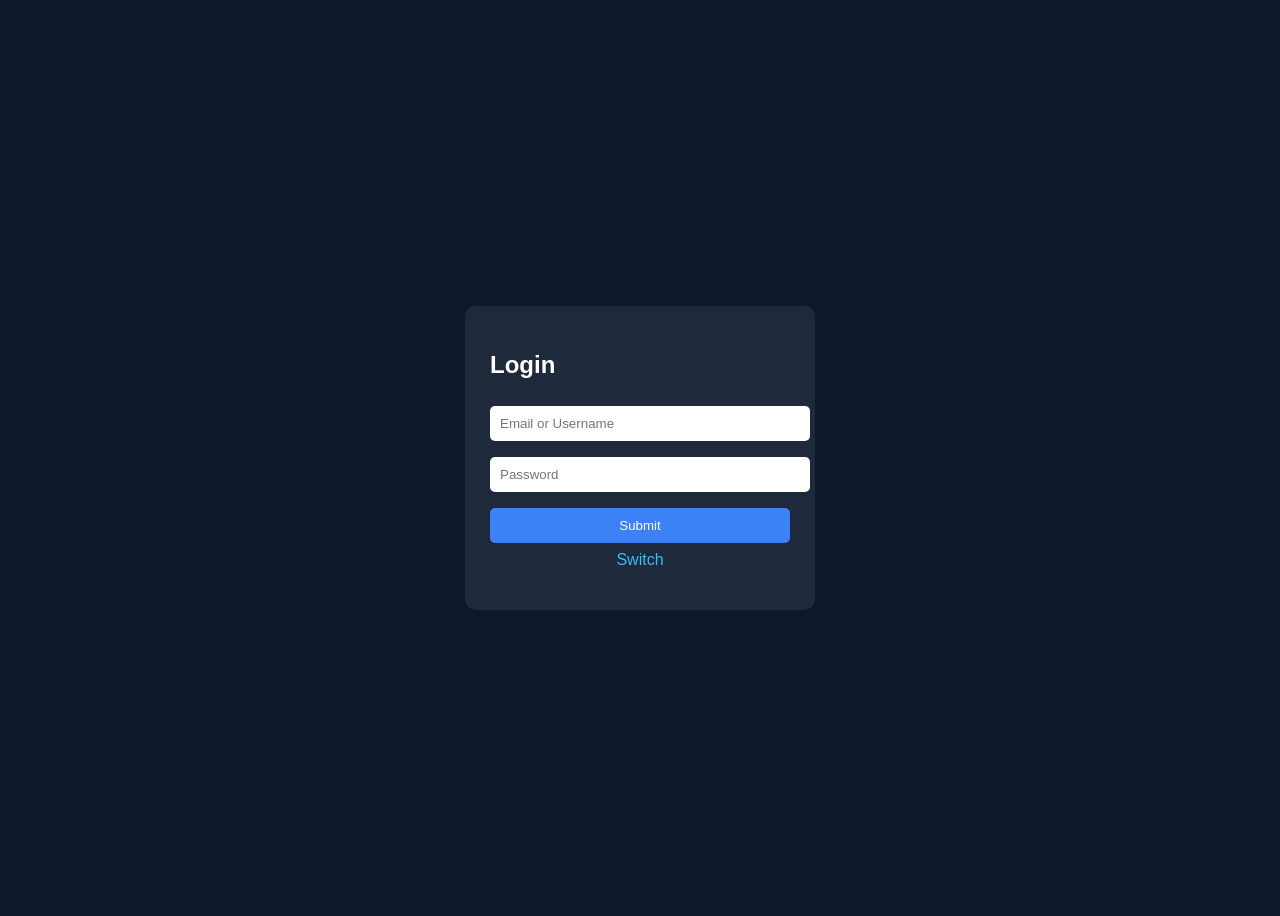
==== commit e4fd1f02: "Refactor index.html for authentication UI" ====
--- a/index.html
+++ b/index.html
@@ -1,81 +1,85 @@
 <!DOCTYPE html>
-<html lang="en">
+<html>
 <head>
-  <meta charset="UTF-8">
-  <meta name="viewport" content="width=device-width, initial-scale=1.0">
-  <title>TermPaper AI</title>
-  <link rel="stylesheet" href="style.css">
+<title>Auth</title>
+<style>
+body { background:#0f172a; color:white; font-family:Arial; display:flex; justify-content:center; align-items:center; height:100vh;}
+.box { background:#1e293b; padding:25px; border-radius:10px; width:300px;}
+input, button { width:100%; padding:10px; margin:8px 0; border:none; border-radius:5px;}
+button { background:#3b82f6; color:white;}
+.toggle { text-align:center; cursor:pointer; color:#38bdf8;}
+</style>
 </head>
+
 <body>
-  <div class="bg-gradient"></div>
 
-  <!-- AUTH SECTION -->
-  <div id="authSection" class="container">
-    <div class="logo">R</div>
-    <h1 id="authTitle">Create a TermPaper account</h1>
-    <p class="subtitle">Already have an account? <a href="#" id="toggleAuth">Log in</a></p>
+<div class="box">
+<h2 id="title">Login</h2>
 
-    <button class="btn-oauth"><svg width="18" height="18"><path d="M12.24 10.285V11.4h-3.17v2.1h2.4c-.2 1.05-1.2 2.9-2.4 2.9-1.5 0-2.7-1.2-2.7-2.7s1.2-2.7 2.7-2.7c.7 0 1.3.2 1.8.5l1.5-1.5c-.7-.6-1.6-1-2.7-1-2.3 0-4.2 1.9-4.2 4.2s1.9 4.2 4.2 4.2c2.4 0 4-1.7 4-4.2 0-.3 0-.5-.1-.8h-3.9z"/></svg> Continue with Google</button>
-    <button class="btn-oauth"><svg width="18" height="18" fill="white"><path d="M12 0C5.37 0 0 5.37 0 12c0 5.31 3.435 9.795 8.205 11.385.6.105.825-.255.825-.57 0-.285-.015-1.23-.015-2.25-3.015.555-3.795-.735-4.035-1.41-.135-.345-.72-1.41-1.23-1.695-.42-.225-1.02-.78-.015-.8.945-.015 1.62.87 1.845 1.23 1.08 1.815 2.805 1.305 3.49.99.105-.78.42-1.305.765-1.605-2.67-.3-5.46-1.335-5.46-5.925 0-1.305.465-2.37 1.23-3.21-.135-.345-.54-1.52.105-3.18 0 0 1.005-.315 3.3 1.23.96-.27 1.98-.405 3-.405s2.04.135 3 .405c2.295-1.56 3.3-1.23 3.3-1.23.645 1.66.24 2.835.12 3.18.765.84 1.23 1.905 1.23 3.21 0 4.605-2.805 5.625-5.475 5.925.435.375.81 1.095.81 2.22 0 1.605-.015 2.895-.015 3.3 0 .315.225.69.825.57A12.02 12.02 0 0024 12c0-6.63-5.37-12-12-12z"/></svg> Continue with GitHub</button>
+<input id="username" placeholder="Username" style="display:none;">
+<input id="email" placeholder="Email" style="display:none;">
 
-    <div class="divider"><span>or</span></div>
+<input id="identifier" placeholder="Email or Username">
+<input id="password" type="password" placeholder="Password">
 
-    <form id="authForm">
-      <div id="usernameField" class="form-group">
-        <label>Username</label>
-        <input type="text" id="username" placeholder="johndoe">
-      </div>
-      <div class="form-group">
-        <label>Email</label>
-        <input type="email" id="email" placeholder="alan.turing@example.com" required>
-      </div>
-      <div class="form-group">
-        <label>Password</label>
-        <div class="password-wrap">
-          <input type="password" id="password" placeholder="••••••" required>
-          <span class="eye" onclick="togglePassword()">👁️</span>
-        </div>
-      </div>
-      <button type="submit" class="btn-primary" id="authBtn">Create account</button>
-    </form>
-    <p class="terms">By signing up, you agree to our <a href="#">Terms</a>, <a href="#">Acceptable Use</a>, and <a href="#">Privacy Policy</a>.</p>
-    <p><a href="#" id="forgotLink">Forgot Password?</a></p>
-  </div>
+<button onclick="submitForm()">Submit</button>
+<div class="toggle" onclick="toggle()">Switch</div>
+<p id="msg"></p>
+</div>
 
-  <!-- APP SECTION -->
-  <div id="appSection" class="container hidden">
-    <header>
-      <h1> TermPaper AI</h1>
-      <div>
-        <span id="userInfo"></span>
-        <button onclick="logout()" class="btn-danger">Logout</button>
-        <button onclick="showAdmin()" id="adminBtn" class="btn-secondary hidden">Admin</button>
-      </div>
-    </header>
+<script>
+let isLogin = true;
+const API = "https://term-paper-n4kl.onrender.com";
 
-    <div class="card">
-      <h2>Generate New Paper</h2>
-      <p>Views this session: <b id="viewCount">0</b></p>
-      <form id="paperForm">
-        <input type="text" id="topic" placeholder="Enter Topic e.g. Impact of AI on Education" required>
-        <button type="submit" class="btn-primary">Generate Paper</button>
-      </form>
-      <div id="loader" class="hidden"><div class="spinner"></div><p>Researching + Writing... 30-40s</p></div>
-    </div>
+function toggle(){
+    isLogin = !isLogin;
+    document.getElementById("title").innerText = isLogin ? "Login":"Register";
+    document.getElementById("username").style.display = isLogin?"none":"block";
+    document.getElementById("email").style.display = isLogin?"none":"block";
+    document.getElementById("identifier").style.display = isLogin?"block":"none";
+}
 
-    <div id="result" class="card hidden">
-      <h2 id="resultTitle"></h2>
-      <pre id="resultContent"></pre>
-    </div>
+async function submitForm(){
+    let url = isLogin?"/login":"/register";
 
-    <!-- ADMIN PANEL -->
-    <div id="adminPanel" class="card hidden">
-      <h2>Admin: Manage Users</h2>
-      <table id="usersTable"></table>
-    </div>
-  </div>
+    let data = isLogin?{
+        identifier:identifier.value,
+        password:password.value
+    }:{
+        username:username.value,
+        email:email.value,
+        password:password.value
+    };
 
-  <script src="config.js"></script>
-  <script src="script.js"></script>
+    let res = await fetch(API+url,{
+        method:"POST",
+        headers:{"Content-Type":"application/json"},
+        body:JSON.stringify(data)
+    });
+
+    let r = await res.json();
+
+    if(r.message){
+        msg.innerText = r.message;
+
+        if(!isLogin){
+            setTimeout(()=>location.href="verify.html",1500);
+        }
+
+        if(isLogin){
+            alert("Login success");
+        }
+
+    } else {
+        msg.innerText = r.error;
+
+       if(r.error === "Verify email first"){
+        location.href="verify.html";
+        }
+        
+    }
+}
+</script>
+
 </body>
-</html>+</html>
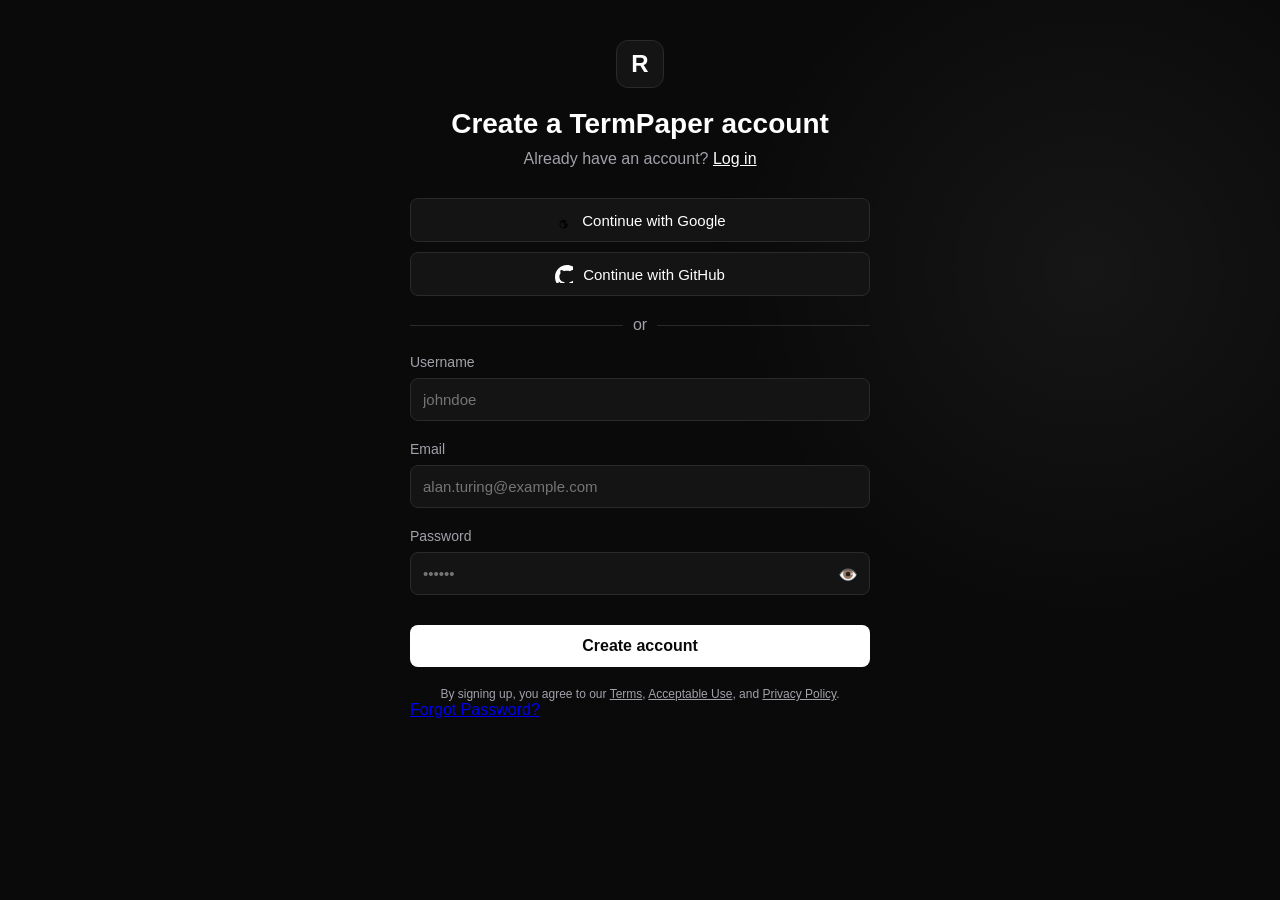
==== commit 14c88783: "Add files via upload" ====
--- a/index.html
+++ b/index.html
@@ -1,85 +1,81 @@
 <!DOCTYPE html>
-<html>
+<html lang="en">
 <head>
-<title>Auth</title>
-<style>
-body { background:#0f172a; color:white; font-family:Arial; display:flex; justify-content:center; align-items:center; height:100vh;}
-.box { background:#1e293b; padding:25px; border-radius:10px; width:300px;}
-input, button { width:100%; padding:10px; margin:8px 0; border:none; border-radius:5px;}
-button { background:#3b82f6; color:white;}
-.toggle { text-align:center; cursor:pointer; color:#38bdf8;}
-</style>
+  <meta charset="UTF-8">
+  <meta name="viewport" content="width=device-width, initial-scale=1.0">
+  <title>TermPaper AI</title>
+  <link rel="stylesheet" href="style.css">
 </head>
+<body>
+  <div class="bg-gradient"></div>
 
-<body>
+  <!-- AUTH SECTION -->
+  <div id="authSection" class="container">
+    <div class="logo">R</div>
+    <h1 id="authTitle">Create a TermPaper account</h1>
+    <p class="subtitle">Already have an account? <a href="#" id="toggleAuth">Log in</a></p>
 
-<div class="box">
-<h2 id="title">Login</h2>
+    <button class="btn-oauth"><svg width="18" height="18"><path d="M12.24 10.285V11.4h-3.17v2.1h2.4c-.2 1.05-1.2 2.9-2.4 2.9-1.5 0-2.7-1.2-2.7-2.7s1.2-2.7 2.7-2.7c.7 0 1.3.2 1.8.5l1.5-1.5c-.7-.6-1.6-1-2.7-1-2.3 0-4.2 1.9-4.2 4.2s1.9 4.2 4.2 4.2c2.4 0 4-1.7 4-4.2 0-.3 0-.5-.1-.8h-3.9z"/></svg> Continue with Google</button>
+    <button class="btn-oauth"><svg width="18" height="18" fill="white"><path d="M12 0C5.37 0 0 5.37 0 12c0 5.31 3.435 9.795 8.205 11.385.6.105.825-.255.825-.57 0-.285-.015-1.23-.015-2.25-3.015.555-3.795-.735-4.035-1.41-.135-.345-.72-1.41-1.23-1.695-.42-.225-1.02-.78-.015-.8.945-.015 1.62.87 1.845 1.23 1.08 1.815 2.805 1.305 3.49.99.105-.78.42-1.305.765-1.605-2.67-.3-5.46-1.335-5.46-5.925 0-1.305.465-2.37 1.23-3.21-.135-.345-.54-1.52.105-3.18 0 0 1.005-.315 3.3 1.23.96-.27 1.98-.405 3-.405s2.04.135 3 .405c2.295-1.56 3.3-1.23 3.3-1.23.645 1.66.24 2.835.12 3.18.765.84 1.23 1.905 1.23 3.21 0 4.605-2.805 5.625-5.475 5.925.435.375.81 1.095.81 2.22 0 1.605-.015 2.895-.015 3.3 0 .315.225.69.825.57A12.02 12.02 0 0024 12c0-6.63-5.37-12-12-12z"/></svg> Continue with GitHub</button>
 
-<input id="username" placeholder="Username" style="display:none;">
-<input id="email" placeholder="Email" style="display:none;">
+    <div class="divider"><span>or</span></div>
 
-<input id="identifier" placeholder="Email or Username">
-<input id="password" type="password" placeholder="Password">
+    <form id="authForm">
+      <div id="usernameField" class="form-group">
+        <label>Username</label>
+        <input type="text" id="username" placeholder="johndoe">
+      </div>
+      <div class="form-group">
+        <label>Email</label>
+        <input type="email" id="email" placeholder="alan.turing@example.com" required>
+      </div>
+      <div class="form-group">
+        <label>Password</label>
+        <div class="password-wrap">
+          <input type="password" id="password" placeholder="••••••" required>
+          <span class="eye" onclick="togglePassword()">👁️</span>
+        </div>
+      </div>
+      <button type="submit" class="btn-primary" id="authBtn">Create account</button>
+    </form>
+    <p class="terms">By signing up, you agree to our <a href="#">Terms</a>, <a href="#">Acceptable Use</a>, and <a href="#">Privacy Policy</a>.</p>
+    <p><a href="#" id="forgotLink">Forgot Password?</a></p>
+  </div>
 
-<button onclick="submitForm()">Submit</button>
-<div class="toggle" onclick="toggle()">Switch</div>
-<p id="msg"></p>
-</div>
+  <!-- APP SECTION -->
+  <div id="appSection" class="container hidden">
+    <header>
+      <h1> TermPaper AI</h1>
+      <div>
+        <span id="userInfo"></span>
+        <button onclick="logout()" class="btn-danger">Logout</button>
+        <button onclick="showAdmin()" id="adminBtn" class="btn-secondary hidden">Admin</button>
+      </div>
+    </header>
 
-<script>
-let isLogin = true;
-const API = "https://term-paper-n4kl.onrender.com";
+    <div class="card">
+      <h2>Generate New Paper</h2>
+      <p>Views this session: <b id="viewCount">0</b></p>
+      <form id="paperForm">
+        <input type="text" id="topic" placeholder="Enter Topic e.g. Impact of AI on Education" required>
+        <button type="submit" class="btn-primary">Generate Paper</button>
+      </form>
+      <div id="loader" class="hidden"><div class="spinner"></div><p>Researching + Writing... 30-40s</p></div>
+    </div>
 
-function toggle(){
-    isLogin = !isLogin;
-    document.getElementById("title").innerText = isLogin ? "Login":"Register";
-    document.getElementById("username").style.display = isLogin?"none":"block";
-    document.getElementById("email").style.display = isLogin?"none":"block";
-    document.getElementById("identifier").style.display = isLogin?"block":"none";
-}
+    <div id="result" class="card hidden">
+      <h2 id="resultTitle"></h2>
+      <pre id="resultContent"></pre>
+    </div>
 
-async function submitForm(){
-    let url = isLogin?"/login":"/register";
+    <!-- ADMIN PANEL -->
+    <div id="adminPanel" class="card hidden">
+      <h2>Admin: Manage Users</h2>
+      <table id="usersTable"></table>
+    </div>
+  </div>
 
-    let data = isLogin?{
-        identifier:identifier.value,
-        password:password.value
-    }:{
-        username:username.value,
-        email:email.value,
-        password:password.value
-    };
-
-    let res = await fetch(API+url,{
-        method:"POST",
-        headers:{"Content-Type":"application/json"},
-        body:JSON.stringify(data)
-    });
-
-    let r = await res.json();
-
-    if(r.message){
-        msg.innerText = r.message;
-
-        if(!isLogin){
-            setTimeout(()=>location.href="verify.html",1500);
-        }
-
-        if(isLogin){
-            alert("Login success");
-        }
-
-    } else {
-        msg.innerText = r.error;
-
-       if(r.error === "Verify email first"){
-        location.href="verify.html";
-        }
-        
-    }
-}
-</script>
-
+  <script src="config.js"></script>
+  <script src="script.js"></script>
 </body>
-</html>
+</html>
--- a/style.css
+++ b/style.css
@@ -0,0 +1,53 @@
+:root {
+  --bg: #0A0A0A;
+  --card: #141414;
+  --border: #2A2A2A;
+  --text: #FFFFFF;
+  --text-muted: #A1A1AA;
+  --accent: #FFFFFF;
+}
+
+* { margin: 0; padding: 0; box-sizing: border-box; font-family: -apple-system, BlinkMacSystemFont, "Segoe UI", sans-serif; }
+body { background: var(--bg); color: var(--text); min-height: 100vh; }
+.bg-gradient { position: fixed; top: 0; right: 0; width: 50%; height: 100%; background: radial-gradient(circle at 70% 30%, rgba(255,255,255,0.05) 0%, transparent 50%); z-index: -1; }
+
+.container { max-width: 500px; margin: 0 auto; padding: 40px 20px; }
+.logo { width: 48px; height: 48px; background: var(--card); border: 1px solid var(--border); border-radius: 12px; display: flex; align-items: center; justify-content: center; font-size: 24px; font-weight: bold; margin: 0 auto 20px; }
+h1 { font-size: 28px; text-align: center; margin-bottom: 10px; }
+.subtitle { text-align: center; color: var(--text-muted); margin-bottom: 30px; }
+.subtitle a { color: var(--text); text-decoration: underline; }
+
+.btn-oauth { width: 100%; padding: 12px; background: var(--card); border: 1px solid var(--border); color: var(--text); border-radius: 8px; margin-bottom: 10px; cursor: pointer; display: flex; align-items: center; justify-content: center; gap: 10px; font-size: 15px; }
+.btn-oauth:hover { background: #1F1F1F; }
+
+.divider { display: flex; align-items: center; text-align: center; color: var(--text-muted); margin: 20px 0; }
+.divider::before, .divider::after { content: ''; flex: 1; border-bottom: 1px solid var(--border); }
+.divider span { padding: 0 10px; }
+
+.form-group { margin-bottom: 20px; }
+.form-group label { display: block; margin-bottom: 8px; font-size: 14px; color: var(--text-muted); }
+input { width: 100%; padding: 12px; background: var(--card); border: 1px solid var(--border); border-radius: 8px; color: var(--text); font-size: 15px; }
+input:focus { outline: none; border-color: #555; }
+.password-wrap { position: relative; }
+.eye { position: absolute; right: 12px; top: 50%; transform: translateY(-50%); cursor: pointer; }
+
+.btn-primary { width: 100%; padding: 12px; background: var(--accent); color: var(--bg); border: none; border-radius: 8px; font-weight: 600; font-size: 16px; cursor: pointer; margin-top: 10px; }
+.btn-primary:hover { opacity: 0.9; }
+.btn-primary:disabled { opacity: 0.5; cursor: not-allowed; }
+.btn-secondary { padding: 8px 16px; background: var(--card); border: 1px solid var(--border); color: var(--text); border-radius: 8px; cursor: pointer; }
+.btn-danger { padding: 8px 16px; background: #EF4444; border: none; color: white; border-radius: 8px; cursor: pointer; }
+
+.terms { font-size: 12px; color: var(--text-muted); text-align: center; margin-top: 20px; }
+.terms a { color: var(--text-muted); text-decoration: underline; }
+
+.card { background: var(--card); border: 1px solid var(--border); padding: 24px; border-radius: 12px; margin-top: 20px; }
+header { display: flex; justify-content: space-between; align-items: center; margin-bottom: 20px; }
+.hidden { display: none; }
+.spinner { border: 3px solid var(--border); border-top: 3px solid var(--text); border-radius: 50%; width: 30px; height: 30px; animation: spin 1s linear infinite; margin: 20px auto; }
+@keyframes spin { to { transform: rotate(360deg); } }
+pre { white-space: pre-wrap; background: #000; padding: 16px; border-radius: 8px; max-height: 500px; overflow-y: auto; margin-top: 10px; }
+
+table { width: 100%; border-collapse: collapse; margin-top: 10px; }
+th, td { padding: 10px; border-bottom: 1px solid var(--border); text-align: left; font-size: 14px; }
+th { color: var(--text-muted); }
+
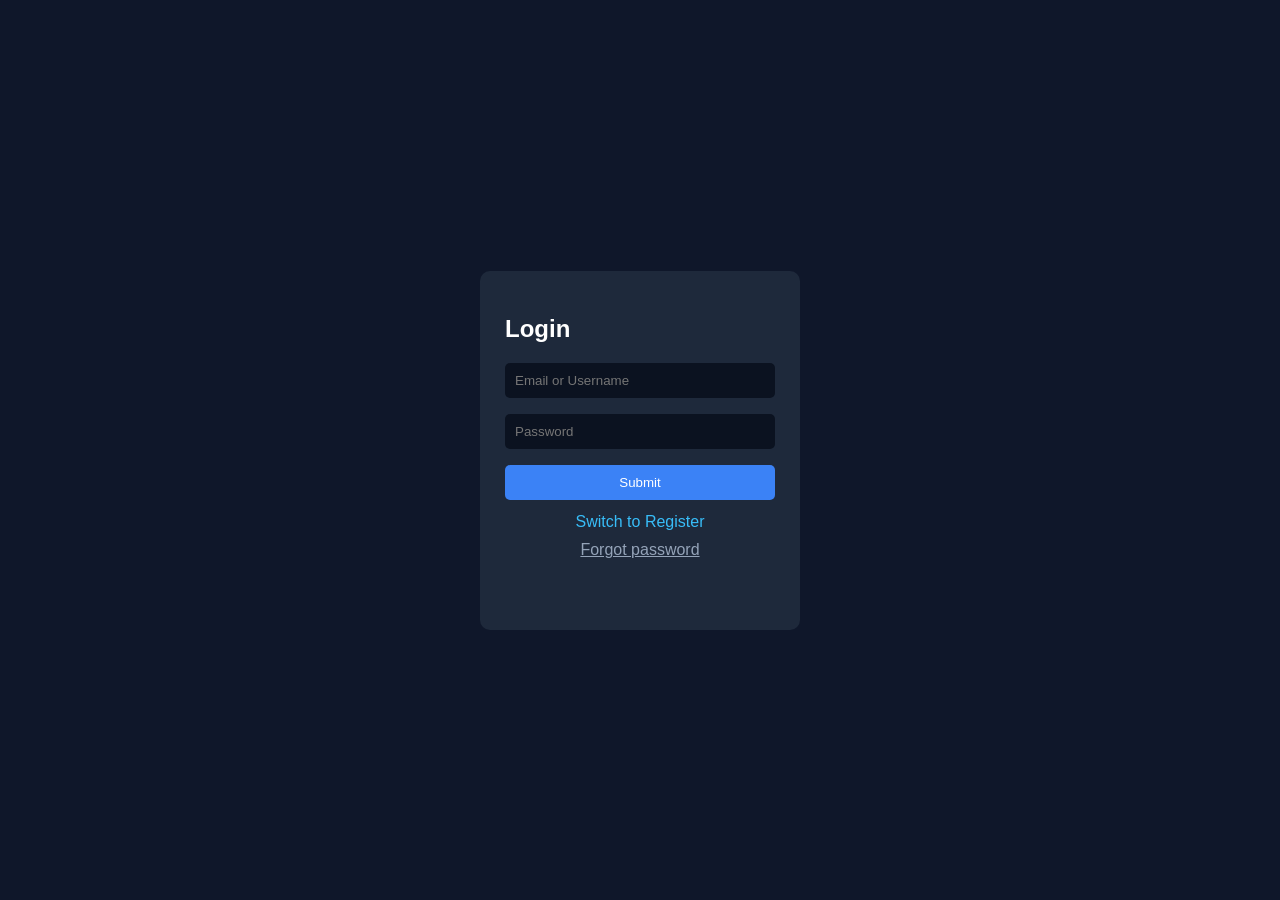
==== commit 80d6b28e: "Rename setup-signin.html to index.html" ====
--- a/index.html
+++ b/index.html
@@ -1,81 +1,175 @@
-<!DOCTYPE html>
-<html lang="en">
+<!doctype html>
+<html>
 <head>
-  <meta charset="UTF-8">
-  <meta name="viewport" content="width=device-width, initial-scale=1.0">
-  <title>TermPaper AI</title>
-  <link rel="stylesheet" href="style.css">
+  <meta charset="utf-8" />
+  <title>Signup/Signin</title>
+  <meta name="viewport" content="width=device-width,initial-scale=1" />
+  <style>
+    body { background:#0f172a; color:white; font-family:Arial, sans-serif; display:flex; justify-content:center; align-items:center; height:100vh; margin:0; }
+    .box { background:#1e293b; padding:25px; border-radius:10px; width:320px; box-sizing:border-box; }
+    input, button { width:100%; padding:10px; margin:8px 0; border:none; border-radius:5px; box-sizing:border-box; }
+    input { background:#0b1220; color:#fff; }
+    button { background:#3b82f6; color:white; cursor:pointer; transition: opacity 0.2s ease; }
+    button:disabled { opacity: 0.5; cursor: not-allowed; }
+    .toggle { text-align:center; cursor:pointer; color:#38bdf8; user-select:none; margin-top: 5px; }
+    #msg { min-height:1.2em; color:#ffdddd; margin-top: 10px; }
+  </style>
 </head>
 <body>
-  <div class="bg-gradient"></div>
 
-  <!-- AUTH SECTION -->
-  <div id="authSection" class="container">
-    <div class="logo">R</div>
-    <h1 id="authTitle">Create a TermPaper account</h1>
-    <p class="subtitle">Already have an account? <a href="#" id="toggleAuth">Log in</a></p>
+<div class="box">
+  <h2 id="title">Login</h2>
 
-    <button class="btn-oauth"><svg width="18" height="18"><path d="M12.24 10.285V11.4h-3.17v2.1h2.4c-.2 1.05-1.2 2.9-2.4 2.9-1.5 0-2.7-1.2-2.7-2.7s1.2-2.7 2.7-2.7c.7 0 1.3.2 1.8.5l1.5-1.5c-.7-.6-1.6-1-2.7-1-2.3 0-4.2 1.9-4.2 4.2s1.9 4.2 4.2 4.2c2.4 0 4-1.7 4-4.2 0-.3 0-.5-.1-.8h-3.9z"/></svg> Continue with Google</button>
-    <button class="btn-oauth"><svg width="18" height="18" fill="white"><path d="M12 0C5.37 0 0 5.37 0 12c0 5.31 3.435 9.795 8.205 11.385.6.105.825-.255.825-.57 0-.285-.015-1.23-.015-2.25-3.015.555-3.795-.735-4.035-1.41-.135-.345-.72-1.41-1.23-1.695-.42-.225-1.02-.78-.015-.8.945-.015 1.62.87 1.845 1.23 1.08 1.815 2.805 1.305 3.49.99.105-.78.42-1.305.765-1.605-2.67-.3-5.46-1.335-5.46-5.925 0-1.305.465-2.37 1.23-3.21-.135-.345-.54-1.52.105-3.18 0 0 1.005-.315 3.3 1.23.96-.27 1.98-.405 3-.405s2.04.135 3 .405c2.295-1.56 3.3-1.23 3.3-1.23.645 1.66.24 2.835.12 3.18.765.84 1.23 1.905 1.23 3.21 0 4.605-2.805 5.625-5.475 5.925.435.375.81 1.095.81 2.22 0 1.605-.015 2.895-.015 3.3 0 .315.225.69.825.57A12.02 12.02 0 0024 12c0-6.63-5.37-12-12-12z"/></svg> Continue with GitHub</button>
+  <input id="username" placeholder="Username" style="display:none;" autocomplete="username">
+  <input id="email" placeholder="Email" style="display:none;" type="email" autocomplete="email">
 
-    <div class="divider"><span>or</span></div>
+  <input id="identifier" placeholder="Email or Username" autocomplete="username">
+  <input id="password" type="password" placeholder="Password" autocomplete="current-password">
 
-    <form id="authForm">
-      <div id="usernameField" class="form-group">
-        <label>Username</label>
-        <input type="text" id="username" placeholder="johndoe">
-      </div>
-      <div class="form-group">
-        <label>Email</label>
-        <input type="email" id="email" placeholder="alan.turing@example.com" required>
-      </div>
-      <div class="form-group">
-        <label>Password</label>
-        <div class="password-wrap">
-          <input type="password" id="password" placeholder="••••••" required>
-          <span class="eye" onclick="togglePassword()">👁️</span>
-        </div>
-      </div>
-      <button type="submit" class="btn-primary" id="authBtn">Create account</button>
-    </form>
-    <p class="terms">By signing up, you agree to our <a href="#">Terms</a>, <a href="#">Acceptable Use</a>, and <a href="#">Privacy Policy</a>.</p>
-    <p><a href="#" id="forgotLink">Forgot Password?</a></p>
-  </div>
+  <button id="submitBtn">Submit</button>
+  <div class="toggle" id="toggleLink">Switch to Register</div>
+  <a href="forgot-password.html" style="color: #94a3b8; display: block; text-align: center; margin-top: 10px;">Forgot password</a>
+  <p id="msg"></p>
+</div>
 
-  <!-- APP SECTION -->
-  <div id="appSection" class="container hidden">
-    <header>
-      <h1> TermPaper AI</h1>
-      <div>
-        <span id="userInfo"></span>
-        <button onclick="logout()" class="btn-danger">Logout</button>
-        <button onclick="showAdmin()" id="adminBtn" class="btn-secondary hidden">Admin</button>
-      </div>
-    </header>
+<script>
+(function () {
+  const API_BASE = "https://term-paper-n4kl.onrender.com";
 
-    <div class="card">
-      <h2>Generate New Paper</h2>
-      <p>Views this session: <b id="viewCount">0</b></p>
-      <form id="paperForm">
-        <input type="text" id="topic" placeholder="Enter Topic e.g. Impact of AI on Education" required>
-        <button type="submit" class="btn-primary">Generate Paper</button>
-      </form>
-      <div id="loader" class="hidden"><div class="spinner"></div><p>Researching + Writing... 30-40s</p></div>
-    </div>
+  let isLogin = true;
+  const titleEl = document.getElementById("title");
+  const usernameEl = document.getElementById("username");
+  const emailEl = document.getElementById("email");
+  const identifierEl = document.getElementById("identifier");
+  const passwordEl = document.getElementById("password");
+  const msgEl = document.getElementById("msg");
+  const toggleLink = document.getElementById("toggleLink");
+  const submitBtn = document.getElementById("submitBtn");
 
-    <div id="result" class="card hidden">
-      <h2 id="resultTitle"></h2>
-      <pre id="resultContent"></pre>
-    </div>
+  function updateUI() {
+    titleEl.innerText = isLogin ? "Login" : "Register";
+    usernameEl.style.display = isLogin ? "none" : "block";
+    emailEl.style.display = isLogin ? "none" : "block";
+    identifierEl.style.display = isLogin ? "block" : "none";
+    toggleLink.innerText = isLogin ? "Switch to Register" : "Switch to Login";
+    msgEl.innerText = "";
+    msgEl.style.color = "#ffdddd";
+  }
 
-    <!-- ADMIN PANEL -->
-    <div id="adminPanel" class="card hidden">
-      <h2>Admin: Manage Users</h2>
-      <table id="usersTable"></table>
-    </div>
-  </div>
+  toggleLink.addEventListener("click", () => {
+    isLogin = !isLogin;
+    updateUI();
+  });
 
-  <script src="config.js"></script>
-  <script src="script.js"></script>
+  submitBtn.addEventListener("click", submitForm);
+  [usernameEl, emailEl, identifierEl, passwordEl].forEach(el =>
+    el.addEventListener("keydown", (e) => { 
+      if (e.key === "Enter" && !submitBtn.disabled) submitForm(); 
+    })
+  );
+
+  function saveAuth(data) {
+    // Save token if present
+    if (data.token) {
+      localStorage.setItem("token", data.token);
+    }
+    // Save user_id - check 3 possible places backend might send it
+    if (data.user_id) {
+      localStorage.setItem("user_id", data.user_id);
+    } else if (data.user && data.user.id) {
+      localStorage.setItem("user_id", data.user.id);
+    } else if (data.user && data.user_id) {
+      localStorage.setItem("user_id", data.user_id);
+    }
+  }
+
+  async function submitForm() {
+    msgEl.innerText = "";
+    submitBtn.disabled = true;
+    const originalBtnText = submitBtn.innerText;
+    submitBtn.innerText = "Loading...";
+
+    try {
+      if (isLogin) {
+        const payload = {
+          identifier: identifierEl.value.trim(),
+          password: passwordEl.value
+        };
+
+        const res = await fetch(API_BASE + "/login", {
+          method: "POST",
+          headers: { "Content-Type": "application/json" },
+          body: JSON.stringify(payload)
+        });
+
+        const data = await res.json().catch(()=>({ error: "Invalid response from server" }));
+        
+        if (res.ok) {
+          msgEl.style.color = "#c9fdd1";
+          msgEl.innerText = data.message || "Login successful";
+          saveAuth(data); // <-- THIS FIXES THE LOOP
+          
+          setTimeout(() => { window.location.href = "dashboard.html"; }, 500);
+        } else {
+          msgEl.style.color = "#ffcccc";
+          msgEl.innerText = data.error || "Login failed";
+          submitBtn.disabled = false;
+          submitBtn.innerText = originalBtnText;
+
+          if (data.error === "Verify email first") {
+            const maybeEmail = payload.identifier.includes("@") ? payload.identifier : "";
+            const url = "verify.html" + (maybeEmail ? "?email=" + encodeURIComponent(maybeEmail) : "");
+            setTimeout(() => { window.location.href = url; }, 500);
+          }
+        }
+      } else {
+        const payload = {
+          username: usernameEl.value.trim(),
+          email: emailEl.value.trim(),
+          password: passwordEl.value
+        };
+
+        if(!payload.username || !payload.email || !payload.password){
+          msgEl.innerText = "Please fill all fields";
+          submitBtn.disabled = false;
+          submitBtn.innerText = originalBtnText;
+          return;
+        }
+
+        const res = await fetch(API_BASE + "/register", {
+          method: "POST",
+          headers: { "Content-Type": "application/json" },
+          body: JSON.stringify(payload)
+        });
+
+        const data = await res.json().catch(()=>({ error: "Invalid response from server" }));
+        
+        if (res.ok || res.status === 201) {
+          msgEl.style.color = "#c9fdd1";
+          msgEl.innerText = data.message || "Registered. Check your email";
+          saveAuth(data); // save in case backend auto-logins
+          
+          const url = "verify.html?email=" + encodeURIComponent(payload.email);
+          setTimeout(() => { window.location.href = url; }, 700);
+        } else {
+          msgEl.style.color = "#ffcccc";
+          msgEl.innerText = data.error || "Register failed";
+          submitBtn.disabled = false;
+          submitBtn.innerText = originalBtnText;
+        }
+      }
+    } catch (err) {
+      console.error(err);
+      msgEl.style.color = "#ffcccc";
+      msgEl.innerText = "Network error. Check your connection";
+      submitBtn.disabled = false;
+      submitBtn.innerText = originalBtnText;
+    }
+  }
+
+  updateUI();
+})();
+</script>
+
 </body>
-</html>+</html>
